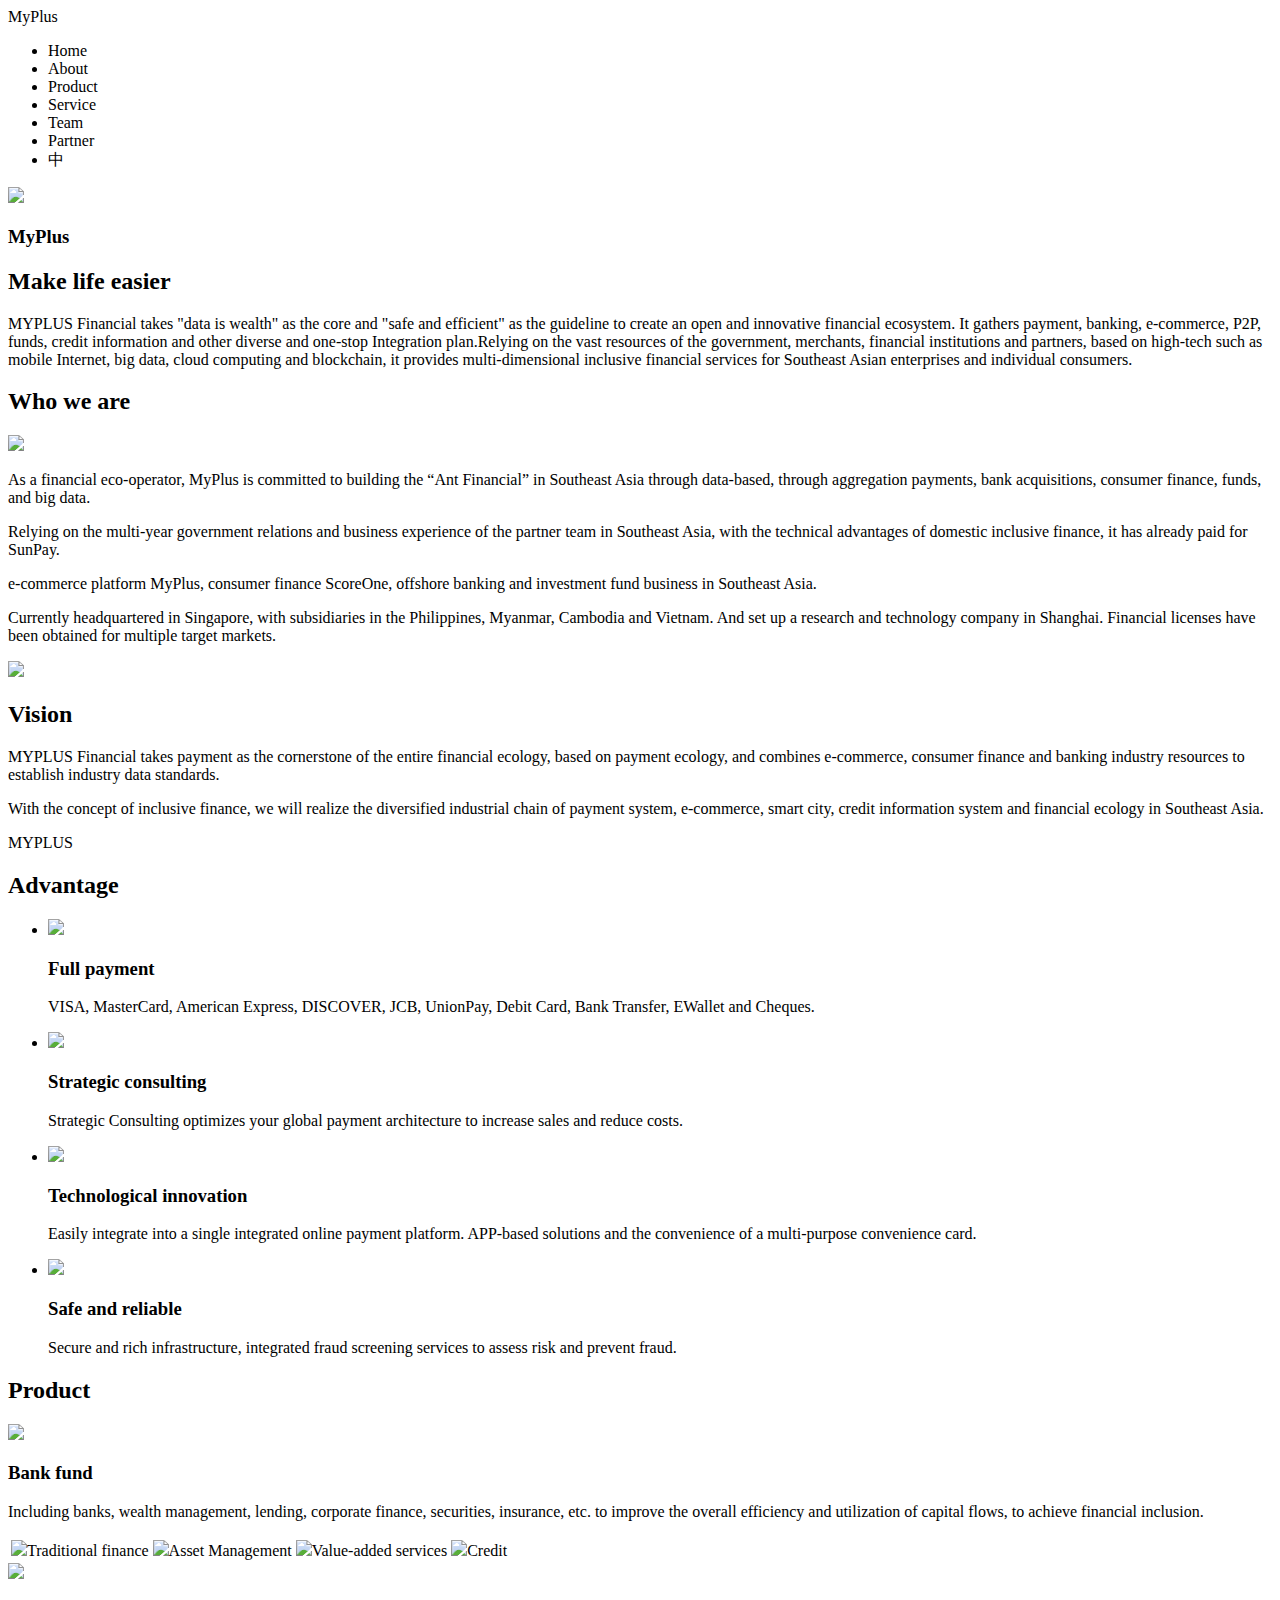
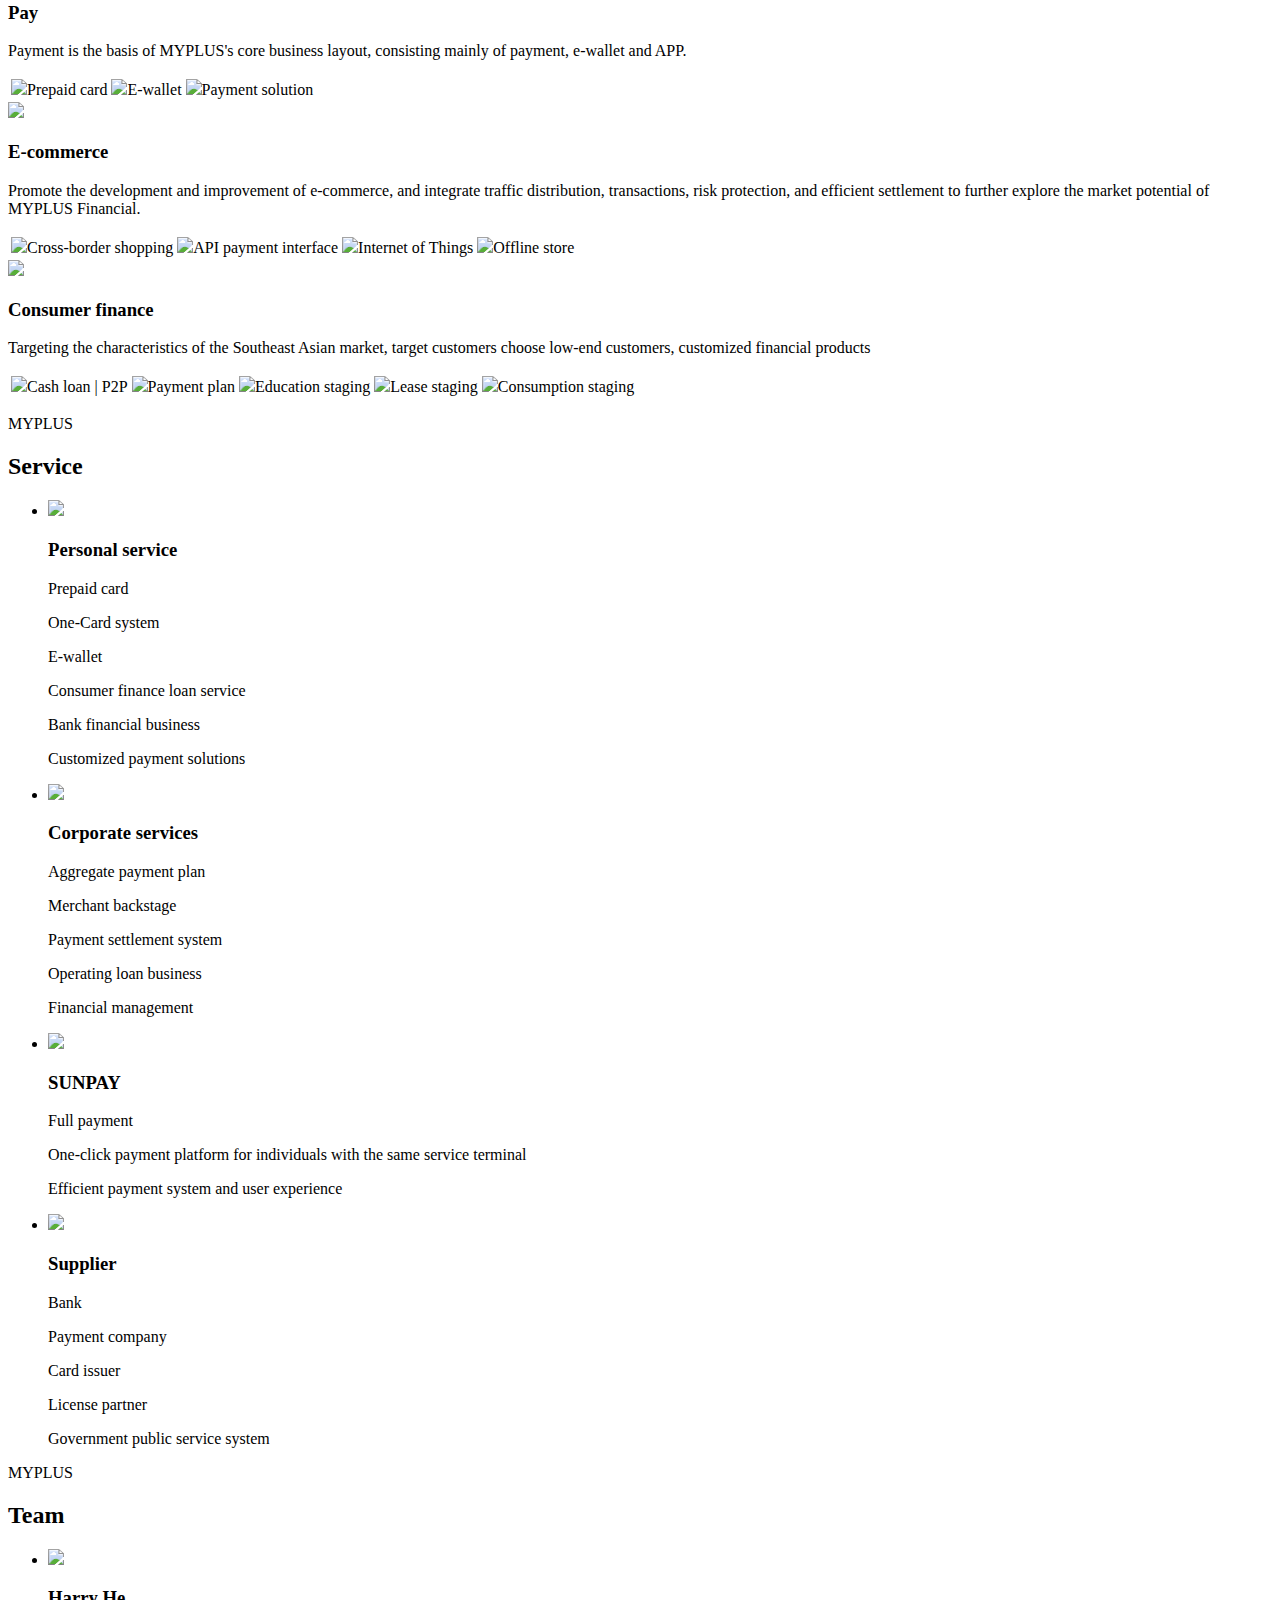
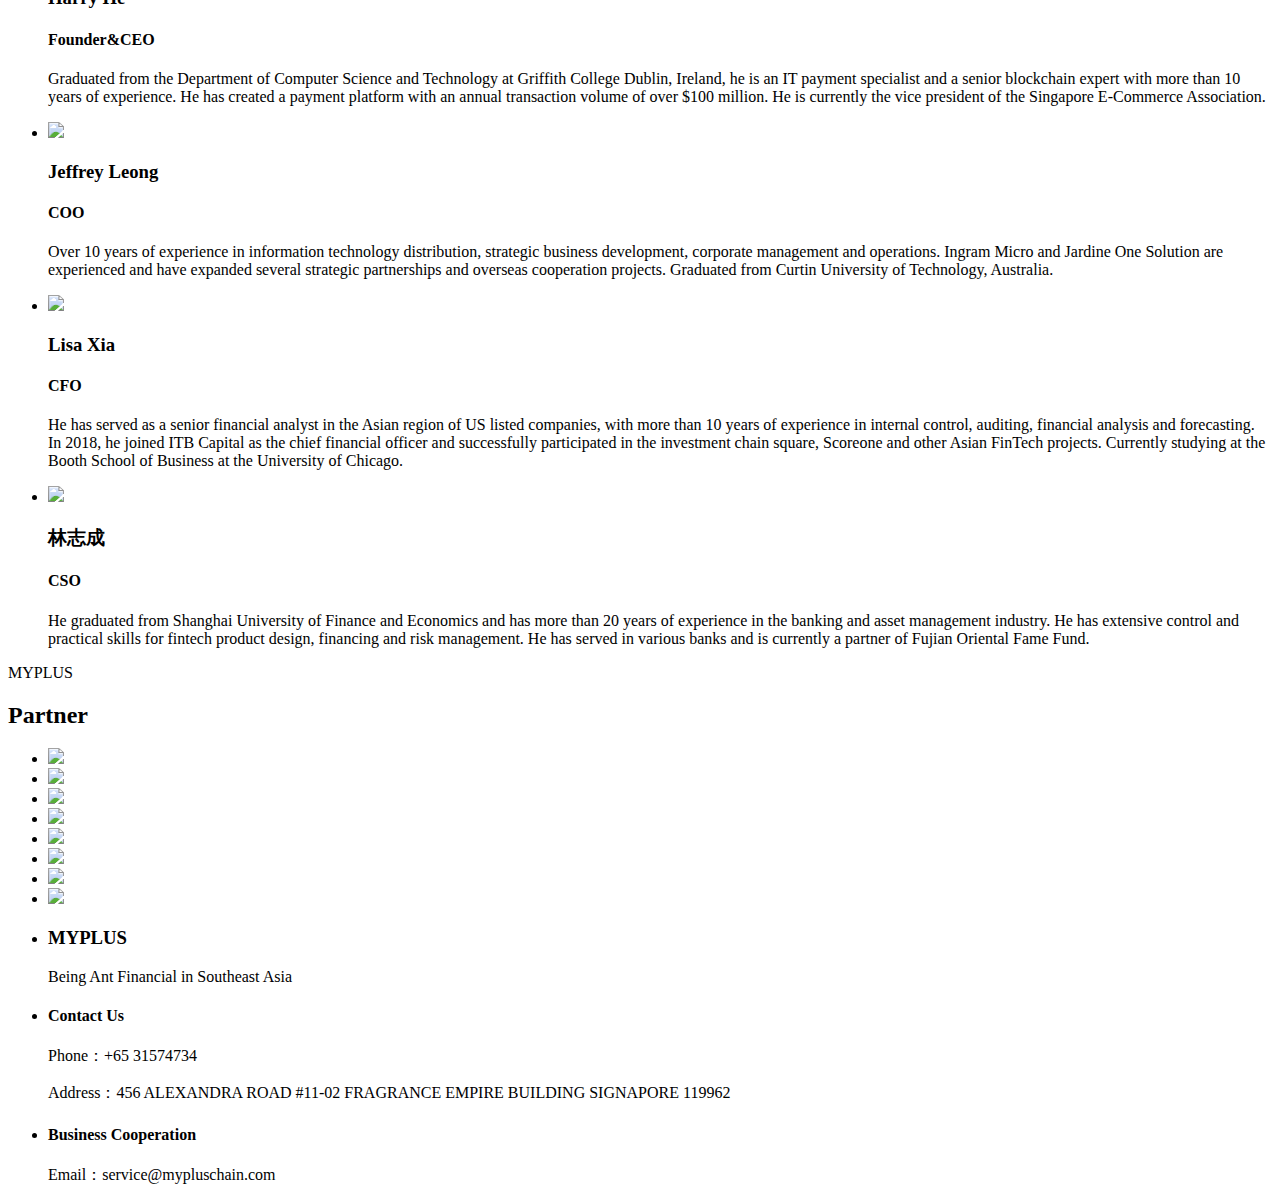
==== index_en.html @ 311a9b34 "Add files via upload" ====
<!DOCTYPE html>
<html lang="en">
<head>
    <meta charset="UTF-8">
    <meta name="viewport" content="width=device-width,initial-scale=1.0">
    <title>MyPlus</title>
    <link type="text/css" rel="stylesheet" href="css/reset.css">
    <link type="text/css" rel="stylesheet" href="css/swiper.min.css">
    <link type="text/css" rel="stylesheet" href="css/style.css">
    <script src="js/jquery.min.js"></script>
    <script src="js/swiper.min.js"></script>
</head>
<body>
<div id="wrapper">
    <div id="header">
        <div class="nav-content clear">
            <div class="fl">
                <a id="logo" class="font-fa-bold">MyPlus</a>
            </div>
            <nav class="fr">
                <ul class="clear">
                    <li><a data-anchor="0">Home</a><b></b></li>
                    <li><a data-anchor="1">About</a><b></b></li>
                    <li><a data-anchor="2">Product</a><b></b></li>
                    <li><a data-anchor="3">Service</a><b></b></li>
                    <li><a data-anchor="4">Team</a><b></b></li>
                    <li><a data-anchor="5">Partner</a><b></b></li>
                    <li><a><span class="lang">中</span></a></li>
                </ul>
            </nav>
            <a class="btn-men"><img src="images/icon-men.png"></a>
        </div>
    </div>
    <div id="banner" class="anchor-point">
        <div class="self-content tac">
            <h3 class="font-fa-bold">MyPlus</h3>
            <h2 class="font-fa-bold">Make life easier</h2>
            <p>MYPLUS Financial takes "data is wealth" as the core and "safe and efficient" as the guideline to create an open and innovative financial ecosystem. It gathers payment, banking, e-commerce, P2P, funds, credit information and other diverse and one-stop Integration plan.Relying on the vast resources of the government, merchants, financial institutions and partners, based on high-tech such as mobile Internet, big data, cloud computing and blockchain, it provides multi-dimensional inclusive financial services for Southeast Asian enterprises and individual consumers.</p>
        </div>
    </div>
    <div id="about" class="anchor-point">
        <div class="who-we-are">
            <div class="self-content clear">
                <div class="title-line">
                    <h2 class="font-fa-bold">Who we are</h2>
                    <b></b>
                    <span></span>
                </div>
                <div class="about-img fr">
                    <img src="images/who.png">
                    <div></div>
                </div>
                <div class="about-text fl">
                    <p>As a financial eco-operator, MyPlus is committed to building the “Ant Financial” in Southeast Asia through data-based, through aggregation payments, bank acquisitions, consumer finance, funds, and big data.</p>
                    <p>Relying on the multi-year government relations and business experience of the partner team in Southeast Asia, with the technical advantages of domestic inclusive finance, it has already paid for SunPay.
                    </p>
                    <p>e-commerce platform MyPlus, consumer finance ScoreOne, offshore banking and investment fund business in Southeast Asia.
                    </p>
                    <p>Currently headquartered in Singapore, with subsidiaries in the Philippines, Myanmar, Cambodia and Vietnam. And set up a research and technology company in Shanghai. Financial licenses have been obtained for multiple target markets.</p>
                </div>
            </div>
        </div>
        <div class="vision">
            <div class="clear">
                <div class="vision-img fl">
                    <div>
                        <img src="images/vision.jpg">
                    </div>
                </div>
                <div class="vision-text tar fr">
                    <div>
                        <div>
                            <div class="title-line">
                                <h2 class="font-fa-bold">Vision</h2>
                                <b></b>
                                <span></span>
                            </div>
                            <p>MYPLUS Financial takes payment as the cornerstone of the entire financial ecology, based on payment ecology, and combines e-commerce, consumer finance and banking industry resources to establish industry data standards.
                            </p>
                            <p>With the concept of inclusive finance, we will realize the diversified industrial chain of payment system, e-commerce, smart city, credit information system and financial ecology in Southeast Asia.</p>
                        </div>
                    </div>
                </div>
            </div>
        </div>
    </div>
    <div id="advantage">
        <div class="self-content">
            <div class="title">
                <p>MYPLUS</p>
                <div>
                    <h2>Advantage</h2>
                    <b></b>
                </div>
            </div>
            <ul class="clear">
                <li>
                    <div><img src="images/icon-1.png"></div>
                    <h3>Full payment</h3>
                    <p>VISA, MasterCard, American Express, DISCOVER, JCB, UnionPay, Debit Card, Bank Transfer, EWallet and Cheques.</p>
                </li>
                <li>
                    <div><img src="images/icon-2.png"></div>
                    <h3>Strategic consulting</h3>
                    <p>Strategic Consulting optimizes your global payment architecture to increase sales and reduce costs.</p>
                </li>
                <li>
                    <div><img src="images/icon-3.png"></div>
                    <h3>Technological innovation</h3>
                    <p>Easily integrate into a single integrated online payment platform. APP-based solutions and the convenience of a multi-purpose convenience card.</p>
                </li>
                <li>
                    <div><img src="images/icon-4.png"></div>
                    <h3>Safe and reliable</h3>
                    <p>Secure and rich infrastructure, integrated fraud screening services to assess risk and prevent fraud.</p>
                </li>
            </ul>
        </div>
    </div>
    <div id="product" class="anchor-point">
        <div class="self-content">
            <div class="title">
                <div>
                    <h2>Product</h2>
                    <b></b>
                </div>
            </div>
            <div class="swiper-box">
                <div class="swiper-container">
                    <div class="swiper-wrapper tac">
                        <div class="swiper-slide">
                            <img src="images/icon-5.png">
                            <h3>Bank fund</h3>
                            <p>Including banks, wealth management, lending, corporate finance, securities, insurance, etc. to improve the overall efficiency and utilization of capital flows, to achieve financial inclusion.</p>
                            <table>
                                <tr>
                                    <td><img src="images/icon-slide-1.png"><span>Traditional finance</span></td>
                                    <td><img src="images/icon-slide-2.png"><span>Asset Management</span></td>
                                    <td><img src="images/icon-slide-3.png"><span>Value-added services</span></td>
                                    <td><img src="images/icon-slide-en-4.png"><span>Credit</span></td>
                                </tr>
                            </table>
                        </div>
                        <div class="swiper-slide">
                            <img src="images/icon-6.png">
                            <h3>Pay</h3>
                            <p>Payment is the basis of MYPLUS's core business layout, consisting mainly of payment, e-wallet and APP.</p>
                            <table>
                                <tr>
                                    <td><img src="images/icon-slide-5.png"><span>Prepaid card</span></td>
                                    <td><img src="images/icon-slide-6.png"><span>E-wallet</span></td>
                                    <td><img src="images/icon-slide-7.png"><span>Payment solution </span></td>
                                </tr>
                            </table>
                        </div>
                        <div class="swiper-slide">
                            <img src="images/icon-7.png">
                            <h3>E-commerce</h3>
                            <p>Promote the development and improvement of e-commerce, and integrate traffic distribution, transactions, risk protection, and efficient settlement to further explore the market potential of MYPLUS Financial.</p>
                            <table>
                                <tr>
                                    <td><img src="images/icon-slide-8.png"><span>Cross-border shopping</span></td>
                                    <td><img src="images/icon-slide-9.png"><span>API payment interface</span></td>
                                    <td><img src="images/icon-slide-10.png"><span>Internet of Things</span></td>
                                    <td><img src="images/icon-slide-11.png"><span>Offline store</span></td>
                                </tr>
                            </table>
                        </div>
                        <div class="swiper-slide">
                            <img src="images/icon-8.png">
                            <h3>Consumer finance</h3>
                            <p>Targeting the characteristics of the Southeast Asian market, target customers choose low-end customers,
                                customized financial products</p>
                            <table>
                                <tr>
                                    <td><img src="images/icon-slide-12.png"><span>Cash loan | P2P</span></td>
                                    <td><img src="images/icon-slide-13.png"><span>Payment plan</span></td>
                                    <td><img src="images/icon-slide-14.png"><span>Education staging</span></td>
                                    <td><img src="images/icon-slide-15.png"><span>Lease staging</span></td>
                                    <td><img src="images/icon-slide-16.png"><span>Consumption staging</span></td>
                                </tr>
                            </table>
                        </div>
                    </div>
                    <div class="swiper-button-prev"></div>
                    <div class="swiper-button-next"></div>
                </div>
            </div>
        </div>
    </div>
    <div id="service" class="anchor-point">
        <div class="self-content">
            <div class="title">
                <p>MYPLUS</p>
                <div>
                    <h2>Service</h2>
                    <b></b>
                </div>
            </div>
            <ul class="clear">
                <li>
                    <div>
                        <img src="images/block-1.png">
                        <h3>Personal service</h3>
                        <p><b><a></a></b><span>Prepaid card</span></p>
                        <p><b><a></a></b><span>One-Card system</span></p>
                        <p><b><a></a></b><span>E-wallet</span></p>
                        <p><b><a></a></b><span>Consumer finance loan service</span></p>
                        <p><b><a></a></b><span>Bank financial business</span></p>
                        <p><b><a></a></b><span>Customized payment solutions</span></p>
                    </div>
                </li>
                <li>
                    <div>
                        <img src="images/block-2.png">
                        <h3>Corporate services</h3>
                        <p><b><a></a></b><span>Aggregate payment plan</span></p>
                        <p><b><a></a></b><span>Merchant backstage</span></p>
                        <p><b><a></a></b><span>Payment settlement system</span></p>
                        <p><b><a></a></b><span>Operating loan business</span></p>
                        <p><b><a></a></b><span>Financial management</span></p>
                    </div>
                </li>
                <li>
                    <div>
                        <img src="images/block-3.png">
                        <h3>SUNPAY</h3>
                        <p><b><a></a></b><span>Full payment</span></p>
                        <p><b><a></a></b><span>One-click payment platform for individuals with the same service terminal</span></p>
                        <p><b><a></a></b><span>Efficient payment system and user experience</span></p>
                    </div>
                </li>
                <li>
                    <div>
                        <img src="images/block-4.png">
                        <h3>Supplier</h3>
                        <p><b><a></a></b><span>Bank</span></p>
                        <p><b><a></a></b><span>Payment company</span></p>
                        <p><b><a></a></b><span>Card issuer</span></p>
                        <p><b><a></a></b><span>License partner</span></p>
                        <p><b><a></a></b><span>Government public service system</span></p>
                    </div>
                </li>
            </ul>
        </div>
    </div>
    <div id="team" class="anchor-point">
        <div class="self-content tac">
            <div class="title">
                <p>MYPLUS</p>
                <div>
                    <h2>Team</h2>
                    <b></b>
                </div>
            </div>
            <ul class="clear">
                <li>
                    <img src="images/team-Harry.png">
                    <h3>Harry He</h3>
                    <h4>Founder&CEO</h4>
                    <p>Graduated from the Department of Computer Science and Technology at Griffith College Dublin, Ireland, he is an IT payment specialist and a senior blockchain expert with more than 10 years of experience. He has created a payment platform with an annual transaction volume of over $100 million. He is currently the vice president of the Singapore E-Commerce Association.</p>
                </li>
                <li>
                    <img src="images/team-jeffrey.png">
                    <h3>Jeffrey Leong</h3>
                    <h4>COO</h4>
                    <p>Over 10 years of experience in information technology distribution, strategic business development, corporate management and operations. Ingram Micro and Jardine One Solution are experienced and have expanded several strategic partnerships and overseas cooperation projects. Graduated from Curtin University of Technology, Australia.</p>
                </li>
                <li>
                    <img src="images/team-lisa.png">
                    <h3>Lisa Xia</h3>
                    <h4>CFO</h4>
                    <p>He has served as a senior financial analyst in the Asian region of US listed companies, with more than 10 years of experience in internal control, auditing, financial analysis and forecasting. In 2018, he joined ITB Capital as the chief financial officer and successfully participated in the investment chain square, Scoreone and other Asian FinTech projects. Currently studying at the Booth School of Business at the University of Chicago.</p>
                </li>
                <li>
                    <img src="images/team-lin.png">
                    <h3>林志成</h3>
                    <h4>CSO</h4>
                    <p>He graduated from Shanghai University of Finance and Economics and has more than 20 years of experience in the banking and asset management industry. He has extensive control and practical skills for fintech product design, financing and risk management. He has served in various banks and is currently a partner of Fujian Oriental Fame Fund.</p>
                </li>
            </ul>
        </div>
    </div>
    <div id="partnet" class="anchor-point">
        <div class="self-content">
            <div class="title">
                <p>MYPLUS</p>
                <div>
                    <h2>Partner</h2>
                    <b></b>
                </div>
            </div>
            <ul class="clear">
                <li><a href=""><img src="images/partner-logo-1.png" class="mastercard"></a></li>
                <li><a href=""><img src="images/partner-logo-2.png"></a></li>
                <li><a href=""><img src="images/partner-logo-3.png"></a></li>
                <li><a href=""><img src="images/partner-logo-4.png"></a></li>
                <li><a href=""><img src="images/partner-logo-5.png"></a></li>
                <li><a href=""><img src="images/partner-logo-6.png"></a></li>
                <li><a href=""><img src="images/partner-logo-7.png"></a></li>
                <li><a href=""><img src="images/partner-logo-8.png"></a></li>
            </ul>
        </div>
    </div>
    <div id="footer">
        <div class="self-content">
            <ul>
                <li>
                    <h3>MYPLUS</h3>
                    <P>Being Ant Financial in Southeast Asia</P>
                </li>
                <li>
                    <h4>Contact Us</h4>
                    <p>Phone：+65 31574734</p>
                    <p>Address：456 ALEXANDRA ROAD #11-02 FRAGRANCE EMPIRE BUILDING SIGNAPORE 119962</p>
                </li>
                <li>
                    <h4>Business Cooperation</h4>
                    <p>Email：service@mypluschain.com</p>
                </li>
            </ul>
        </div>
    </div>
</div>
<script>
    $(document).ready(function () {
        var h = $(window).height();
        $("#banner").css("height",h + "px");
        var swiper = new Swiper('.swiper-container', {
            autoplay: {
                delay: 4000,//1秒切换一次
            },
            loop:true,
            navigation: {
                nextEl: '.swiper-button-next',
                prevEl: '.swiper-button-prev',
            }
        });
        $("nav a").on('click',function () {
            var index = $(this).data('anchor');
            var top = $(".anchor-point").eq(index).offset().top - 40;
            $("html,body").animate({scrollTop:top + 'px'},400);
        })
        $(".btn-men").on('click',function () {
            $("nav").slideToggle('fast');
        })
        var l = $(".anchor-point").length;
        var arrTop = [];
        var dh = $(document.body).height();
        for(var i=0;i<l;i++) {
            arrTop.push($(".anchor-point").eq(i).offset().top - 41)
        }
        arrTop.push(dh);
        $(window).scroll(function () {
            var out = $(window).scrollTop();
            var h = $(window).height() - 80;
            if(out > h) {
                $("#header").addClass("out-banner")
            } else {
                $("#header").removeClass("out-banner")
            }
            for(var i=0;i<arrTop.length;i++) {
                if(arrTop[i+1] > out && out > arrTop[i]) {
                    $("nav .active").removeClass("active");
                    $("nav a").eq(i).parent().addClass("active");
                }
            }
        });
    });
</script>
</body>
</html>
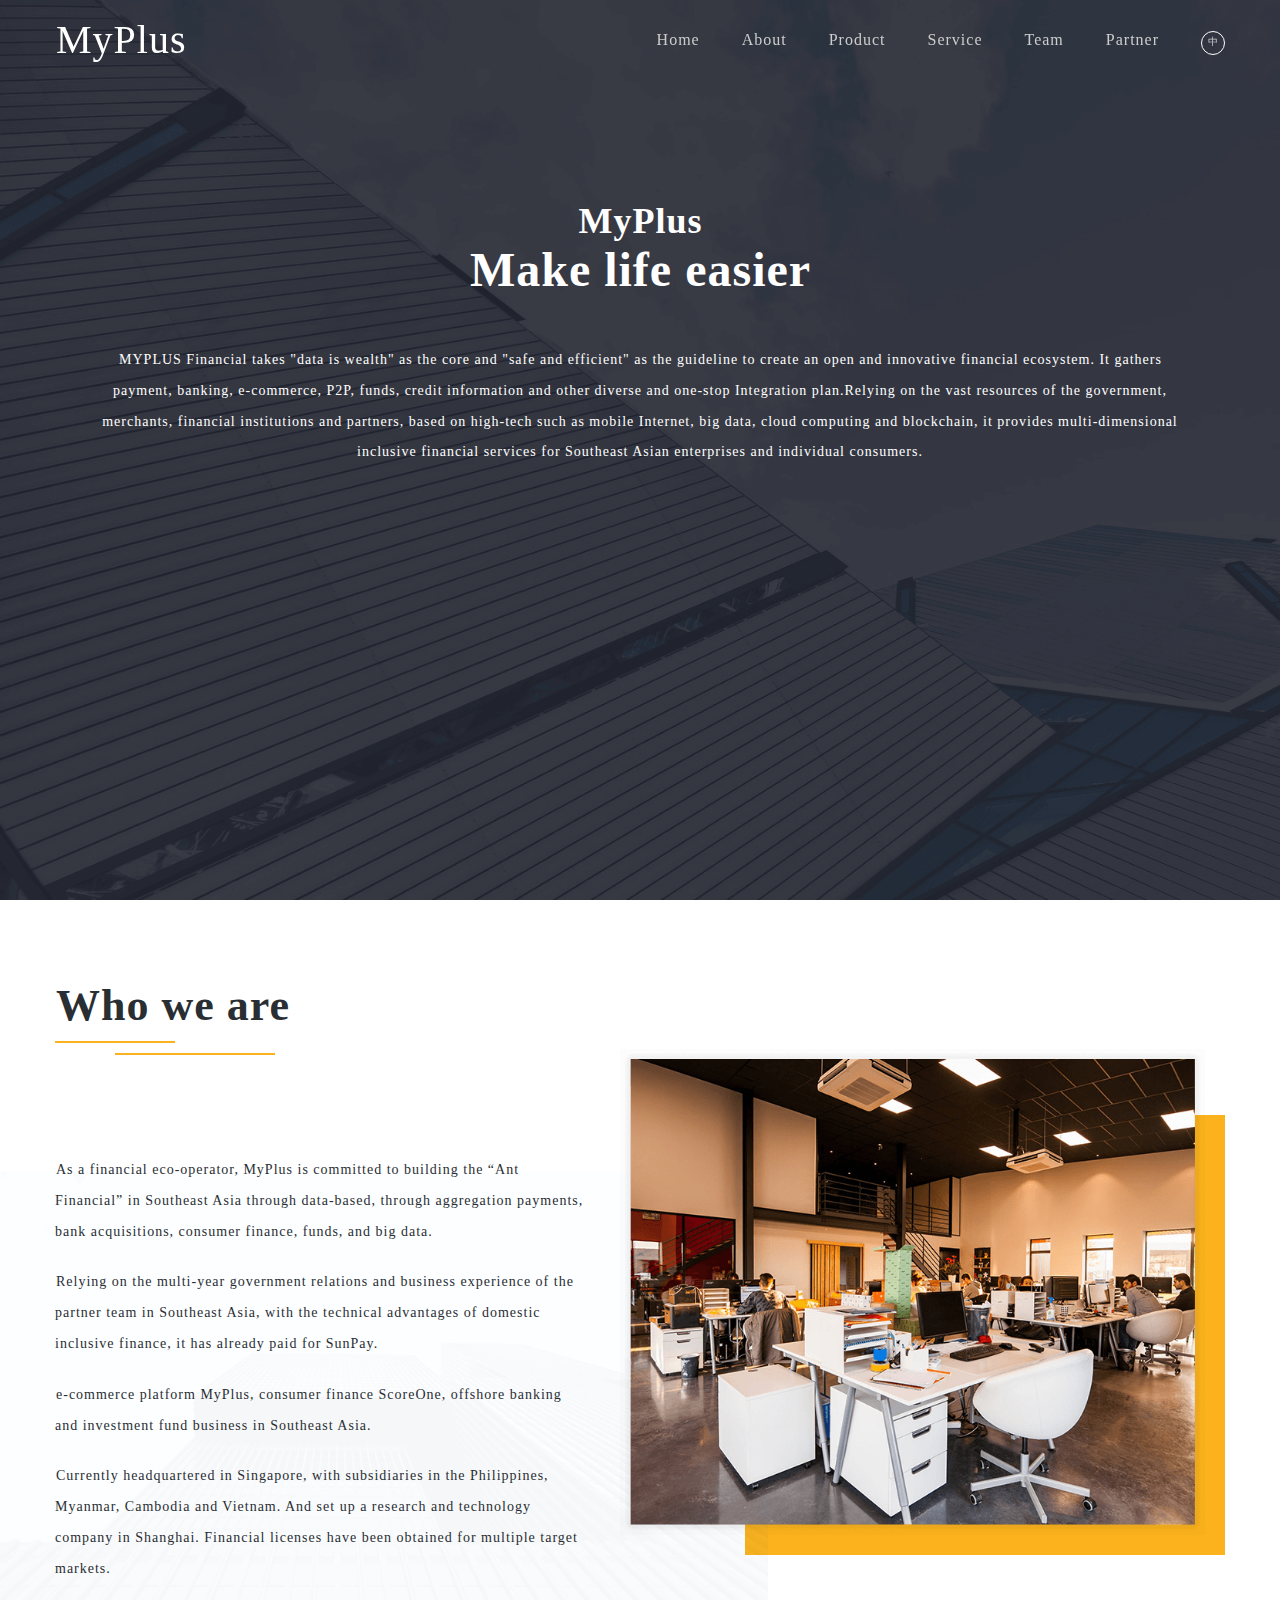
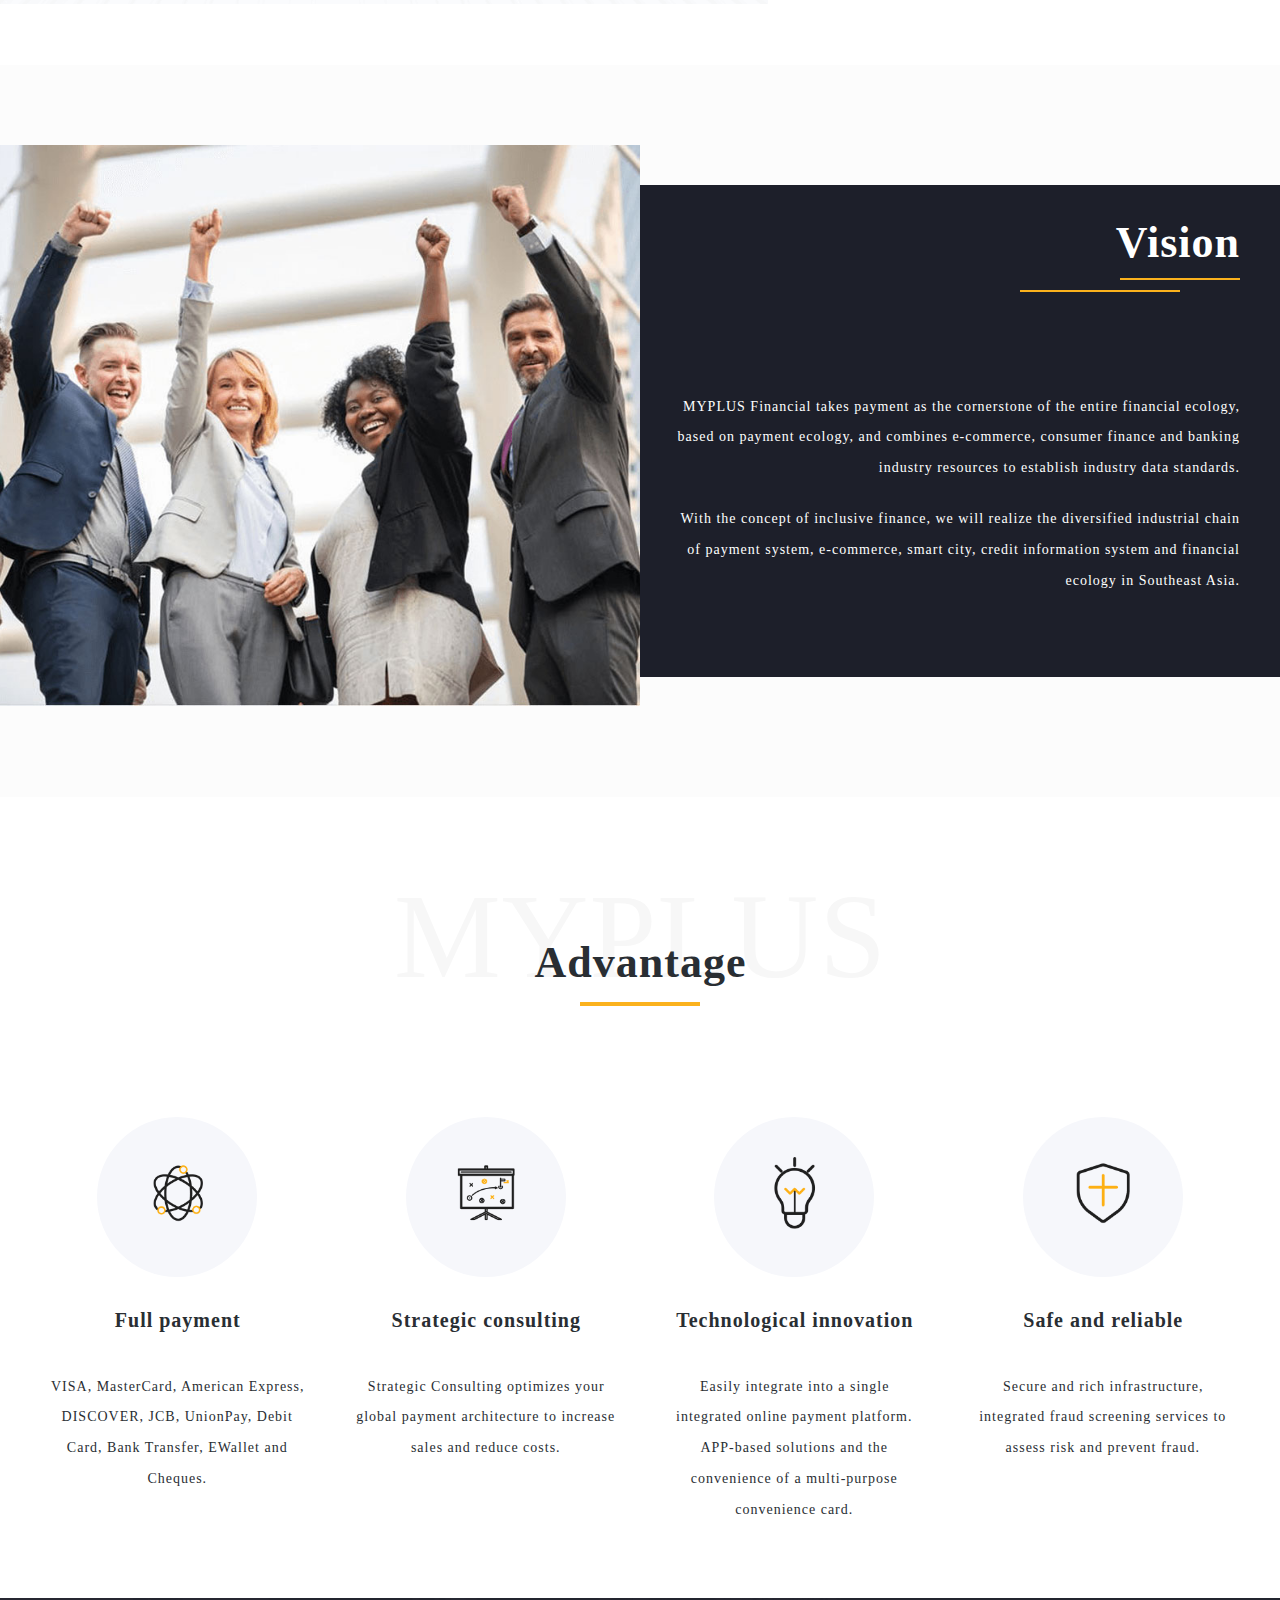
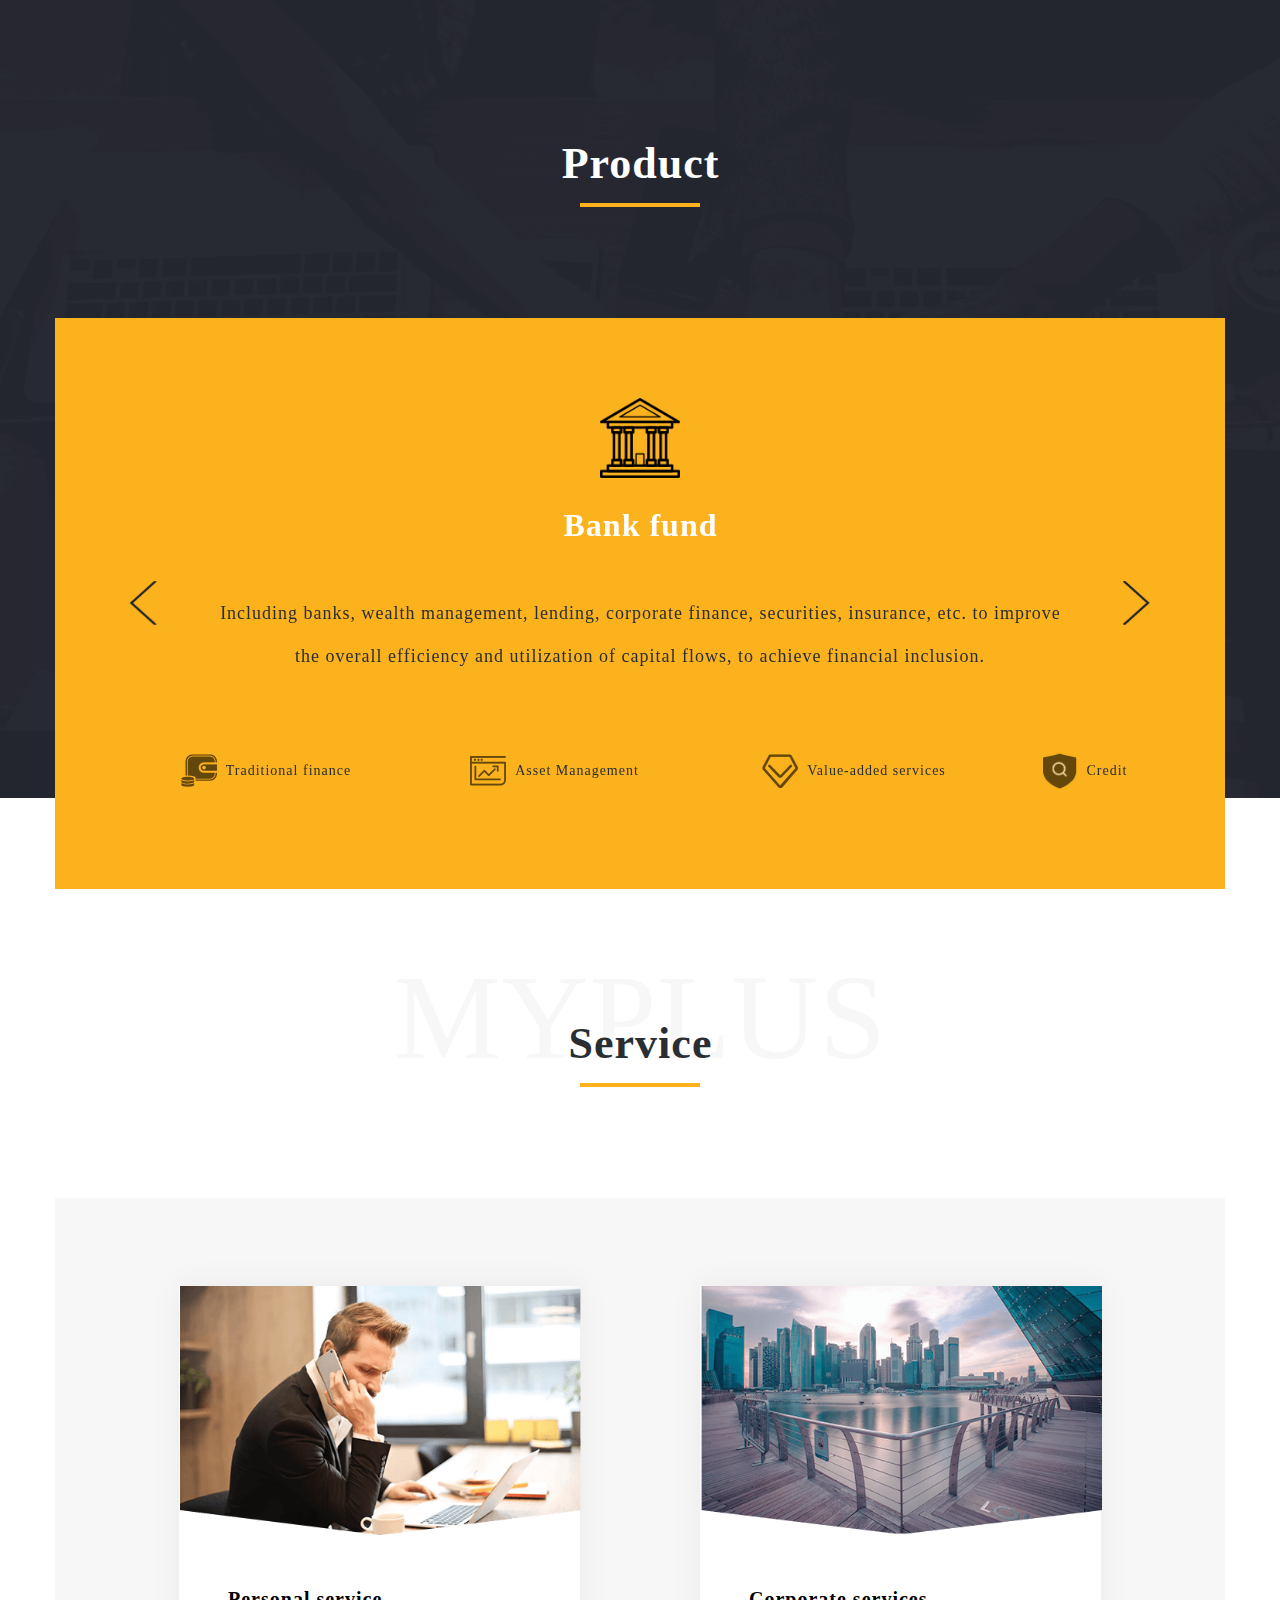
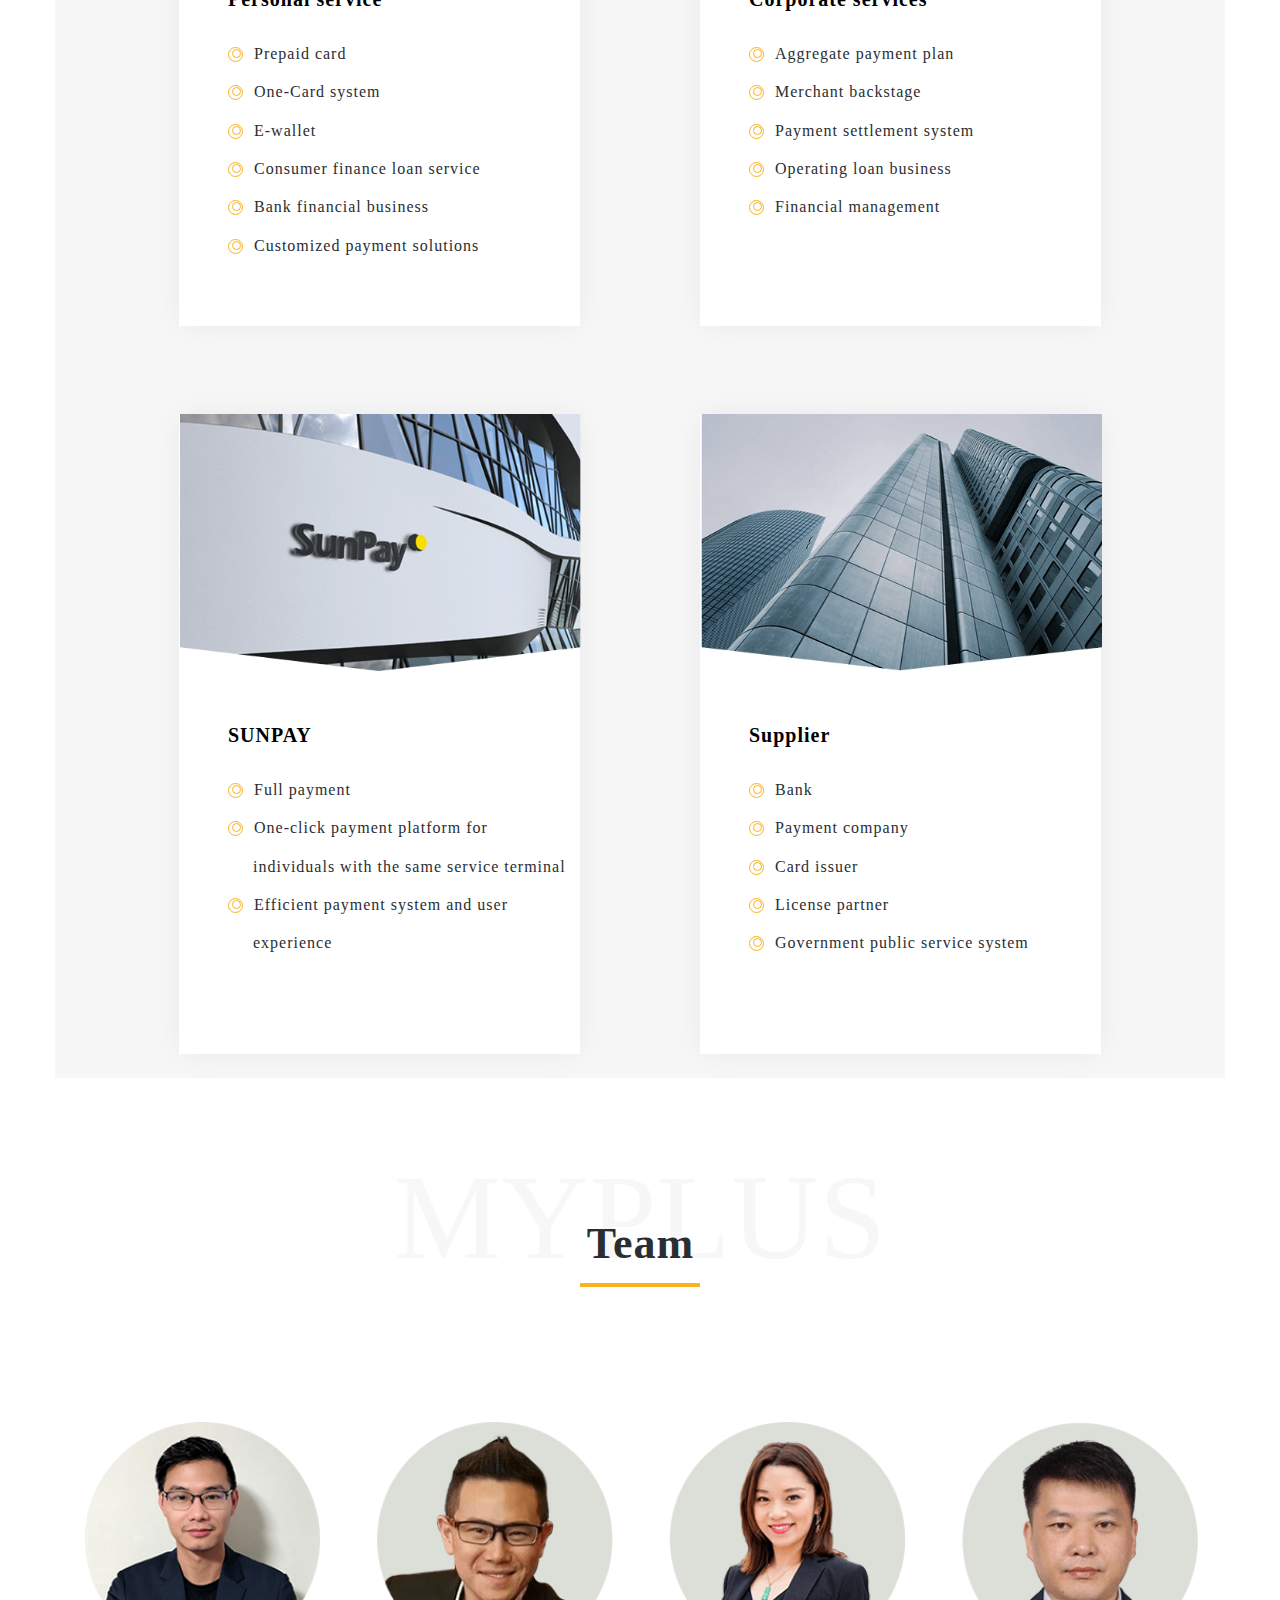
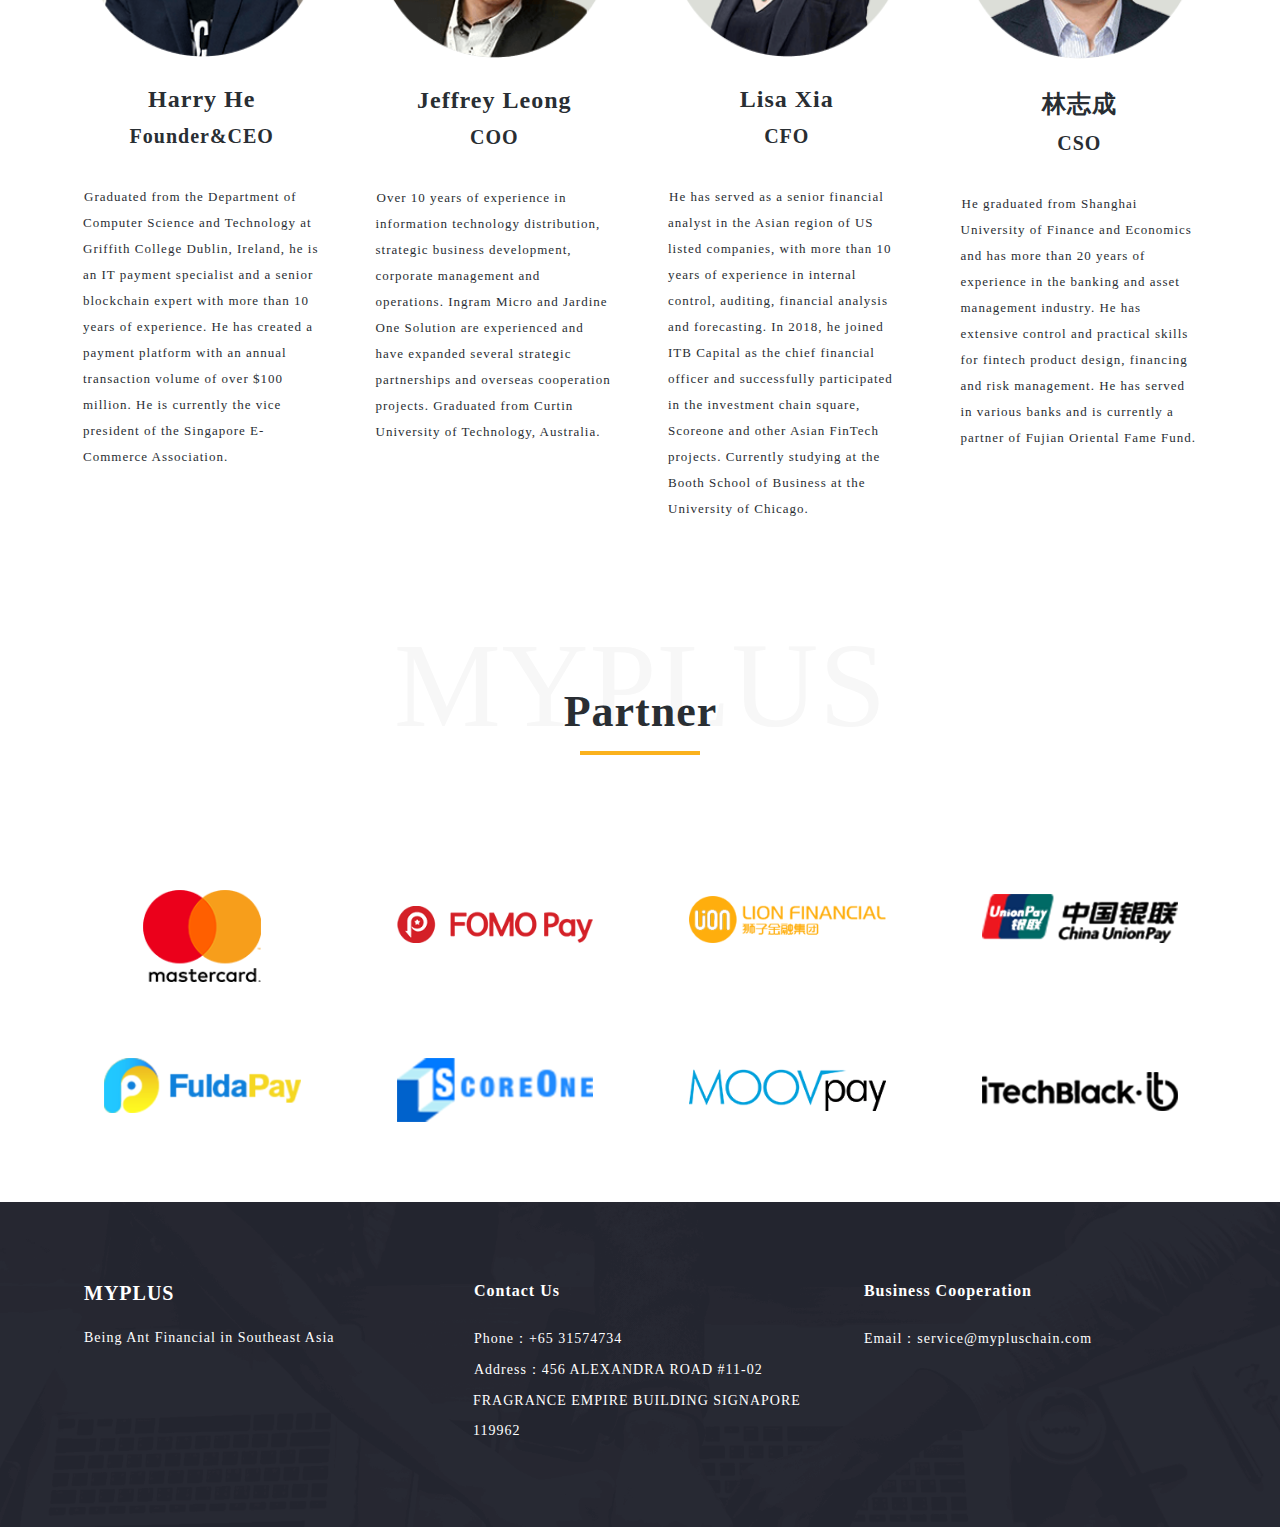
==== commit ae968544: "test" ====
--- a/index_en.html
+++ b/index_en.html
@@ -1,372 +1,372 @@
-<!DOCTYPE html>
-<html lang="en">
-<head>
-    <meta charset="UTF-8">
-    <meta name="viewport" content="width=device-width,initial-scale=1.0">
-    <title>MyPlus</title>
-    <link type="text/css" rel="stylesheet" href="css/reset.css">
-    <link type="text/css" rel="stylesheet" href="css/swiper.min.css">
-    <link type="text/css" rel="stylesheet" href="css/style.css">
-    <script src="js/jquery.min.js"></script>
-    <script src="js/swiper.min.js"></script>
-</head>
-<body>
-<div id="wrapper">
-    <div id="header">
-        <div class="nav-content clear">
-            <div class="fl">
-                <a id="logo" class="font-fa-bold">MyPlus</a>
-            </div>
-            <nav class="fr">
-                <ul class="clear">
-                    <li><a data-anchor="0">Home</a><b></b></li>
-                    <li><a data-anchor="1">About</a><b></b></li>
-                    <li><a data-anchor="2">Product</a><b></b></li>
-                    <li><a data-anchor="3">Service</a><b></b></li>
-                    <li><a data-anchor="4">Team</a><b></b></li>
-                    <li><a data-anchor="5">Partner</a><b></b></li>
-                    <li><a><span class="lang">中</span></a></li>
-                </ul>
-            </nav>
-            <a class="btn-men"><img src="images/icon-men.png"></a>
-        </div>
-    </div>
-    <div id="banner" class="anchor-point">
-        <div class="self-content tac">
-            <h3 class="font-fa-bold">MyPlus</h3>
-            <h2 class="font-fa-bold">Make life easier</h2>
-            <p>MYPLUS Financial takes "data is wealth" as the core and "safe and efficient" as the guideline to create an open and innovative financial ecosystem. It gathers payment, banking, e-commerce, P2P, funds, credit information and other diverse and one-stop Integration plan.Relying on the vast resources of the government, merchants, financial institutions and partners, based on high-tech such as mobile Internet, big data, cloud computing and blockchain, it provides multi-dimensional inclusive financial services for Southeast Asian enterprises and individual consumers.</p>
-        </div>
-    </div>
-    <div id="about" class="anchor-point">
-        <div class="who-we-are">
-            <div class="self-content clear">
-                <div class="title-line">
-                    <h2 class="font-fa-bold">Who we are</h2>
-                    <b></b>
-                    <span></span>
-                </div>
-                <div class="about-img fr">
-                    <img src="images/who.png">
-                    <div></div>
-                </div>
-                <div class="about-text fl">
-                    <p>As a financial eco-operator, MyPlus is committed to building the “Ant Financial” in Southeast Asia through data-based, through aggregation payments, bank acquisitions, consumer finance, funds, and big data.</p>
-                    <p>Relying on the multi-year government relations and business experience of the partner team in Southeast Asia, with the technical advantages of domestic inclusive finance, it has already paid for SunPay.
-                    </p>
-                    <p>e-commerce platform MyPlus, consumer finance ScoreOne, offshore banking and investment fund business in Southeast Asia.
-                    </p>
-                    <p>Currently headquartered in Singapore, with subsidiaries in the Philippines, Myanmar, Cambodia and Vietnam. And set up a research and technology company in Shanghai. Financial licenses have been obtained for multiple target markets.</p>
-                </div>
-            </div>
-        </div>
-        <div class="vision">
-            <div class="clear">
-                <div class="vision-img fl">
-                    <div>
-                        <img src="images/vision.jpg">
-                    </div>
-                </div>
-                <div class="vision-text tar fr">
-                    <div>
-                        <div>
-                            <div class="title-line">
-                                <h2 class="font-fa-bold">Vision</h2>
-                                <b></b>
-                                <span></span>
-                            </div>
-                            <p>MYPLUS Financial takes payment as the cornerstone of the entire financial ecology, based on payment ecology, and combines e-commerce, consumer finance and banking industry resources to establish industry data standards.
-                            </p>
-                            <p>With the concept of inclusive finance, we will realize the diversified industrial chain of payment system, e-commerce, smart city, credit information system and financial ecology in Southeast Asia.</p>
-                        </div>
-                    </div>
-                </div>
-            </div>
-        </div>
-    </div>
-    <div id="advantage">
-        <div class="self-content">
-            <div class="title">
-                <p>MYPLUS</p>
-                <div>
-                    <h2>Advantage</h2>
-                    <b></b>
-                </div>
-            </div>
-            <ul class="clear">
-                <li>
-                    <div><img src="images/icon-1.png"></div>
-                    <h3>Full payment</h3>
-                    <p>VISA, MasterCard, American Express, DISCOVER, JCB, UnionPay, Debit Card, Bank Transfer, EWallet and Cheques.</p>
-                </li>
-                <li>
-                    <div><img src="images/icon-2.png"></div>
-                    <h3>Strategic consulting</h3>
-                    <p>Strategic Consulting optimizes your global payment architecture to increase sales and reduce costs.</p>
-                </li>
-                <li>
-                    <div><img src="images/icon-3.png"></div>
-                    <h3>Technological innovation</h3>
-                    <p>Easily integrate into a single integrated online payment platform. APP-based solutions and the convenience of a multi-purpose convenience card.</p>
-                </li>
-                <li>
-                    <div><img src="images/icon-4.png"></div>
-                    <h3>Safe and reliable</h3>
-                    <p>Secure and rich infrastructure, integrated fraud screening services to assess risk and prevent fraud.</p>
-                </li>
-            </ul>
-        </div>
-    </div>
-    <div id="product" class="anchor-point">
-        <div class="self-content">
-            <div class="title">
-                <div>
-                    <h2>Product</h2>
-                    <b></b>
-                </div>
-            </div>
-            <div class="swiper-box">
-                <div class="swiper-container">
-                    <div class="swiper-wrapper tac">
-                        <div class="swiper-slide">
-                            <img src="images/icon-5.png">
-                            <h3>Bank fund</h3>
-                            <p>Including banks, wealth management, lending, corporate finance, securities, insurance, etc. to improve the overall efficiency and utilization of capital flows, to achieve financial inclusion.</p>
-                            <table>
-                                <tr>
-                                    <td><img src="images/icon-slide-1.png"><span>Traditional finance</span></td>
-                                    <td><img src="images/icon-slide-2.png"><span>Asset Management</span></td>
-                                    <td><img src="images/icon-slide-3.png"><span>Value-added services</span></td>
-                                    <td><img src="images/icon-slide-en-4.png"><span>Credit</span></td>
-                                </tr>
-                            </table>
-                        </div>
-                        <div class="swiper-slide">
-                            <img src="images/icon-6.png">
-                            <h3>Pay</h3>
-                            <p>Payment is the basis of MYPLUS's core business layout, consisting mainly of payment, e-wallet and APP.</p>
-                            <table>
-                                <tr>
-                                    <td><img src="images/icon-slide-5.png"><span>Prepaid card</span></td>
-                                    <td><img src="images/icon-slide-6.png"><span>E-wallet</span></td>
-                                    <td><img src="images/icon-slide-7.png"><span>Payment solution </span></td>
-                                </tr>
-                            </table>
-                        </div>
-                        <div class="swiper-slide">
-                            <img src="images/icon-7.png">
-                            <h3>E-commerce</h3>
-                            <p>Promote the development and improvement of e-commerce, and integrate traffic distribution, transactions, risk protection, and efficient settlement to further explore the market potential of MYPLUS Financial.</p>
-                            <table>
-                                <tr>
-                                    <td><img src="images/icon-slide-8.png"><span>Cross-border shopping</span></td>
-                                    <td><img src="images/icon-slide-9.png"><span>API payment interface</span></td>
-                                    <td><img src="images/icon-slide-10.png"><span>Internet of Things</span></td>
-                                    <td><img src="images/icon-slide-11.png"><span>Offline store</span></td>
-                                </tr>
-                            </table>
-                        </div>
-                        <div class="swiper-slide">
-                            <img src="images/icon-8.png">
-                            <h3>Consumer finance</h3>
-                            <p>Targeting the characteristics of the Southeast Asian market, target customers choose low-end customers,
-                                customized financial products</p>
-                            <table>
-                                <tr>
-                                    <td><img src="images/icon-slide-12.png"><span>Cash loan | P2P</span></td>
-                                    <td><img src="images/icon-slide-13.png"><span>Payment plan</span></td>
-                                    <td><img src="images/icon-slide-14.png"><span>Education staging</span></td>
-                                    <td><img src="images/icon-slide-15.png"><span>Lease staging</span></td>
-                                    <td><img src="images/icon-slide-16.png"><span>Consumption staging</span></td>
-                                </tr>
-                            </table>
-                        </div>
-                    </div>
-                    <div class="swiper-button-prev"></div>
-                    <div class="swiper-button-next"></div>
-                </div>
-            </div>
-        </div>
-    </div>
-    <div id="service" class="anchor-point">
-        <div class="self-content">
-            <div class="title">
-                <p>MYPLUS</p>
-                <div>
-                    <h2>Service</h2>
-                    <b></b>
-                </div>
-            </div>
-            <ul class="clear">
-                <li>
-                    <div>
-                        <img src="images/block-1.png">
-                        <h3>Personal service</h3>
-                        <p><b><a></a></b><span>Prepaid card</span></p>
-                        <p><b><a></a></b><span>One-Card system</span></p>
-                        <p><b><a></a></b><span>E-wallet</span></p>
-                        <p><b><a></a></b><span>Consumer finance loan service</span></p>
-                        <p><b><a></a></b><span>Bank financial business</span></p>
-                        <p><b><a></a></b><span>Customized payment solutions</span></p>
-                    </div>
-                </li>
-                <li>
-                    <div>
-                        <img src="images/block-2.png">
-                        <h3>Corporate services</h3>
-                        <p><b><a></a></b><span>Aggregate payment plan</span></p>
-                        <p><b><a></a></b><span>Merchant backstage</span></p>
-                        <p><b><a></a></b><span>Payment settlement system</span></p>
-                        <p><b><a></a></b><span>Operating loan business</span></p>
-                        <p><b><a></a></b><span>Financial management</span></p>
-                    </div>
-                </li>
-                <li>
-                    <div>
-                        <img src="images/block-3.png">
-                        <h3>SUNPAY</h3>
-                        <p><b><a></a></b><span>Full payment</span></p>
-                        <p><b><a></a></b><span>One-click payment platform for individuals with the same service terminal</span></p>
-                        <p><b><a></a></b><span>Efficient payment system and user experience</span></p>
-                    </div>
-                </li>
-                <li>
-                    <div>
-                        <img src="images/block-4.png">
-                        <h3>Supplier</h3>
-                        <p><b><a></a></b><span>Bank</span></p>
-                        <p><b><a></a></b><span>Payment company</span></p>
-                        <p><b><a></a></b><span>Card issuer</span></p>
-                        <p><b><a></a></b><span>License partner</span></p>
-                        <p><b><a></a></b><span>Government public service system</span></p>
-                    </div>
-                </li>
-            </ul>
-        </div>
-    </div>
-    <div id="team" class="anchor-point">
-        <div class="self-content tac">
-            <div class="title">
-                <p>MYPLUS</p>
-                <div>
-                    <h2>Team</h2>
-                    <b></b>
-                </div>
-            </div>
-            <ul class="clear">
-                <li>
-                    <img src="images/team-Harry.png">
-                    <h3>Harry He</h3>
-                    <h4>Founder&CEO</h4>
-                    <p>Graduated from the Department of Computer Science and Technology at Griffith College Dublin, Ireland, he is an IT payment specialist and a senior blockchain expert with more than 10 years of experience. He has created a payment platform with an annual transaction volume of over $100 million. He is currently the vice president of the Singapore E-Commerce Association.</p>
-                </li>
-                <li>
-                    <img src="images/team-jeffrey.png">
-                    <h3>Jeffrey Leong</h3>
-                    <h4>COO</h4>
-                    <p>Over 10 years of experience in information technology distribution, strategic business development, corporate management and operations. Ingram Micro and Jardine One Solution are experienced and have expanded several strategic partnerships and overseas cooperation projects. Graduated from Curtin University of Technology, Australia.</p>
-                </li>
-                <li>
-                    <img src="images/team-lisa.png">
-                    <h3>Lisa Xia</h3>
-                    <h4>CFO</h4>
-                    <p>He has served as a senior financial analyst in the Asian region of US listed companies, with more than 10 years of experience in internal control, auditing, financial analysis and forecasting. In 2018, he joined ITB Capital as the chief financial officer and successfully participated in the investment chain square, Scoreone and other Asian FinTech projects. Currently studying at the Booth School of Business at the University of Chicago.</p>
-                </li>
-                <li>
-                    <img src="images/team-lin.png">
-                    <h3>林志成</h3>
-                    <h4>CSO</h4>
-                    <p>He graduated from Shanghai University of Finance and Economics and has more than 20 years of experience in the banking and asset management industry. He has extensive control and practical skills for fintech product design, financing and risk management. He has served in various banks and is currently a partner of Fujian Oriental Fame Fund.</p>
-                </li>
-            </ul>
-        </div>
-    </div>
-    <div id="partnet" class="anchor-point">
-        <div class="self-content">
-            <div class="title">
-                <p>MYPLUS</p>
-                <div>
-                    <h2>Partner</h2>
-                    <b></b>
-                </div>
-            </div>
-            <ul class="clear">
-                <li><a href=""><img src="images/partner-logo-1.png" class="mastercard"></a></li>
-                <li><a href=""><img src="images/partner-logo-2.png"></a></li>
-                <li><a href=""><img src="images/partner-logo-3.png"></a></li>
-                <li><a href=""><img src="images/partner-logo-4.png"></a></li>
-                <li><a href=""><img src="images/partner-logo-5.png"></a></li>
-                <li><a href=""><img src="images/partner-logo-6.png"></a></li>
-                <li><a href=""><img src="images/partner-logo-7.png"></a></li>
-                <li><a href=""><img src="images/partner-logo-8.png"></a></li>
-            </ul>
-        </div>
-    </div>
-    <div id="footer">
-        <div class="self-content">
-            <ul>
-                <li>
-                    <h3>MYPLUS</h3>
-                    <P>Being Ant Financial in Southeast Asia</P>
-                </li>
-                <li>
-                    <h4>Contact Us</h4>
-                    <p>Phone：+65 31574734</p>
-                    <p>Address：456 ALEXANDRA ROAD #11-02 FRAGRANCE EMPIRE BUILDING SIGNAPORE 119962</p>
-                </li>
-                <li>
-                    <h4>Business Cooperation</h4>
-                    <p>Email：service@mypluschain.com</p>
-                </li>
-            </ul>
-        </div>
-    </div>
-</div>
-<script>
-    $(document).ready(function () {
-        var h = $(window).height();
-        $("#banner").css("height",h + "px");
-        var swiper = new Swiper('.swiper-container', {
-            autoplay: {
-                delay: 4000,//1秒切换一次
-            },
-            loop:true,
-            navigation: {
-                nextEl: '.swiper-button-next',
-                prevEl: '.swiper-button-prev',
-            }
-        });
-        $("nav a").on('click',function () {
-            var index = $(this).data('anchor');
-            var top = $(".anchor-point").eq(index).offset().top - 40;
-            $("html,body").animate({scrollTop:top + 'px'},400);
-        })
-        $(".btn-men").on('click',function () {
-            $("nav").slideToggle('fast');
-        })
-        var l = $(".anchor-point").length;
-        var arrTop = [];
-        var dh = $(document.body).height();
-        for(var i=0;i<l;i++) {
-            arrTop.push($(".anchor-point").eq(i).offset().top - 41)
-        }
-        arrTop.push(dh);
-        $(window).scroll(function () {
-            var out = $(window).scrollTop();
-            var h = $(window).height() - 80;
-            if(out > h) {
-                $("#header").addClass("out-banner")
-            } else {
-                $("#header").removeClass("out-banner")
-            }
-            for(var i=0;i<arrTop.length;i++) {
-                if(arrTop[i+1] > out && out > arrTop[i]) {
-                    $("nav .active").removeClass("active");
-                    $("nav a").eq(i).parent().addClass("active");
-                }
-            }
-        });
-    });
-</script>
-</body>
+<!DOCTYPE html>
+<html lang="en">
+<head>
+    <meta charset="UTF-8">
+    <meta name="viewport" content="width=device-width,initial-scale=1.0">
+    <title>MyPlus</title>
+    <link type="text/css" rel="stylesheet" href="css/reset.css">
+    <link type="text/css" rel="stylesheet" href="css/swiper.min.css">
+    <link type="text/css" rel="stylesheet" href="css/style.css">
+    <script src="js/jquery.min.js"></script>
+    <script src="js/swiper.min.js"></script>
+</head>
+<body>
+<div id="wrapper">
+    <div id="header">
+        <div class="nav-content clear">
+            <div class="fl">
+                <a id="logo" class="font-fa-bold">MyPlus</a>
+            </div>
+            <nav class="fr">
+                <ul class="clear">
+                    <li><a data-anchor="0">Home</a><b></b></li>
+                    <li><a data-anchor="1">About</a><b></b></li>
+                    <li><a data-anchor="2">Product</a><b></b></li>
+                    <li><a data-anchor="3">Service</a><b></b></li>
+                    <li><a data-anchor="4">Team</a><b></b></li>
+                    <li><a data-anchor="5">Partner</a><b></b></li>
+                    <li><a><span class="lang">中</span></a></li>
+                </ul>
+            </nav>
+            <a class="btn-men"><img src="images/icon-men.png"></a>
+        </div>
+    </div>
+    <div id="banner" class="anchor-point">
+        <div class="self-content tac">
+            <h3 class="font-fa-bold">MyPlus</h3>
+            <h2 class="font-fa-bold">Make life easier</h2>
+            <p>MYPLUS Financial takes "data is wealth" as the core and "safe and efficient" as the guideline to create an open and innovative financial ecosystem. It gathers payment, banking, e-commerce, P2P, funds, credit information and other diverse and one-stop Integration plan.Relying on the vast resources of the government, merchants, financial institutions and partners, based on high-tech such as mobile Internet, big data, cloud computing and blockchain, it provides multi-dimensional inclusive financial services for Southeast Asian enterprises and individual consumers.</p>
+        </div>
+    </div>
+    <div id="about" class="anchor-point">
+        <div class="who-we-are">
+            <div class="self-content clear">
+                <div class="title-line">
+                    <h2 class="font-fa-bold">Who we are</h2>
+                    <b></b>
+                    <span></span>
+                </div>
+                <div class="about-img fr">
+                    <img src="images/who.png">
+                    <div></div>
+                </div>
+                <div class="about-text fl">
+                    <p>As a financial eco-operator, MyPlus is committed to building the “Ant Financial” in Southeast Asia through data-based, through aggregation payments, bank acquisitions, consumer finance, funds, and big data.</p>
+                    <p>Relying on the multi-year government relations and business experience of the partner team in Southeast Asia, with the technical advantages of domestic inclusive finance, it has already paid for SunPay.
+                    </p>
+                    <p>e-commerce platform MyPlus, consumer finance ScoreOne, offshore banking and investment fund business in Southeast Asia.
+                    </p>
+                    <p>Currently headquartered in Singapore, with subsidiaries in the Philippines, Myanmar, Cambodia and Vietnam. And set up a research and technology company in Shanghai. Financial licenses have been obtained for multiple target markets.</p>
+                </div>
+            </div>
+        </div>
+        <div class="vision">
+            <div class="clear">
+                <div class="vision-img fl">
+                    <div>
+                        <img src="images/vision.jpg">
+                    </div>
+                </div>
+                <div class="vision-text tar fr">
+                    <div>
+                        <div>
+                            <div class="title-line">
+                                <h2 class="font-fa-bold">Vision</h2>
+                                <b></b>
+                                <span></span>
+                            </div>
+                            <p>MYPLUS Financial takes payment as the cornerstone of the entire financial ecology, based on payment ecology, and combines e-commerce, consumer finance and banking industry resources to establish industry data standards.
+                            </p>
+                            <p>With the concept of inclusive finance, we will realize the diversified industrial chain of payment system, e-commerce, smart city, credit information system and financial ecology in Southeast Asia.</p>
+                        </div>
+                    </div>
+                </div>
+            </div>
+        </div>
+    </div>
+    <div id="advantage">
+        <div class="self-content">
+            <div class="title">
+                <p>MYPLUS</p>
+                <div>
+                    <h2>Advantage</h2>
+                    <b></b>
+                </div>
+            </div>
+            <ul class="clear">
+                <li>
+                    <div><img src="images/icon-1.png"></div>
+                    <h3>Full payment</h3>
+                    <p>VISA, MasterCard, American Express, DISCOVER, JCB, UnionPay, Debit Card, Bank Transfer, EWallet and Cheques.</p>
+                </li>
+                <li>
+                    <div><img src="images/icon-2.png"></div>
+                    <h3>Strategic consulting</h3>
+                    <p>Strategic Consulting optimizes your global payment architecture to increase sales and reduce costs.</p>
+                </li>
+                <li>
+                    <div><img src="images/icon-3.png"></div>
+                    <h3>Technological innovation</h3>
+                    <p>Easily integrate into a single integrated online payment platform. APP-based solutions and the convenience of a multi-purpose convenience card.</p>
+                </li>
+                <li>
+                    <div><img src="images/icon-4.png"></div>
+                    <h3>Safe and reliable</h3>
+                    <p>Secure and rich infrastructure, integrated fraud screening services to assess risk and prevent fraud.</p>
+                </li>
+            </ul>
+        </div>
+    </div>
+    <div id="product" class="anchor-point">
+        <div class="self-content">
+            <div class="title">
+                <div>
+                    <h2>Product</h2>
+                    <b></b>
+                </div>
+            </div>
+            <div class="swiper-box">
+                <div class="swiper-container">
+                    <div class="swiper-wrapper tac">
+                        <div class="swiper-slide">
+                            <img src="images/icon-5.png">
+                            <h3>Bank fund</h3>
+                            <p>Including banks, wealth management, lending, corporate finance, securities, insurance, etc. to improve the overall efficiency and utilization of capital flows, to achieve financial inclusion.</p>
+                            <table>
+                                <tr>
+                                    <td><img src="images/icon-slide-1.png"><span>Traditional finance</span></td>
+                                    <td><img src="images/icon-slide-2.png"><span>Asset Management</span></td>
+                                    <td><img src="images/icon-slide-3.png"><span>Value-added services</span></td>
+                                    <td><img src="images/icon-slide-en-4.png"><span>Credit</span></td>
+                                </tr>
+                            </table>
+                        </div>
+                        <div class="swiper-slide">
+                            <img src="images/icon-6.png">
+                            <h3>Pay</h3>
+                            <p>Payment is the basis of MYPLUS's core business layout, consisting mainly of payment, e-wallet and APP.</p>
+                            <table>
+                                <tr>
+                                    <td><img src="images/icon-slide-5.png"><span>Prepaid card</span></td>
+                                    <td><img src="images/icon-slide-6.png"><span>E-wallet</span></td>
+                                    <td><img src="images/icon-slide-7.png"><span>Payment solution </span></td>
+                                </tr>
+                            </table>
+                        </div>
+                        <div class="swiper-slide">
+                            <img src="images/icon-7.png">
+                            <h3>E-commerce</h3>
+                            <p>Promote the development and improvement of e-commerce, and integrate traffic distribution, transactions, risk protection, and efficient settlement to further explore the market potential of MYPLUS Financial.</p>
+                            <table>
+                                <tr>
+                                    <td><img src="images/icon-slide-8.png"><span>Cross-border shopping</span></td>
+                                    <td><img src="images/icon-slide-9.png"><span>API payment interface</span></td>
+                                    <td><img src="images/icon-slide-10.png"><span>Internet of Things</span></td>
+                                    <td><img src="images/icon-slide-11.png"><span>Offline store</span></td>
+                                </tr>
+                            </table>
+                        </div>
+                        <div class="swiper-slide">
+                            <img src="images/icon-8.png">
+                            <h3>Consumer finance</h3>
+                            <p>Targeting the characteristics of the Southeast Asian market, target customers choose low-end customers,
+                                customized financial products</p>
+                            <table>
+                                <tr>
+                                    <td><img src="images/icon-slide-12.png"><span>Cash loan | P2P</span></td>
+                                    <td><img src="images/icon-slide-13.png"><span>Payment plan</span></td>
+                                    <td><img src="images/icon-slide-14.png"><span>Education staging</span></td>
+                                    <td><img src="images/icon-slide-15.png"><span>Lease staging</span></td>
+                                    <td><img src="images/icon-slide-16.png"><span>Consumption staging</span></td>
+                                </tr>
+                            </table>
+                        </div>
+                    </div>
+                    <div class="swiper-button-prev"></div>
+                    <div class="swiper-button-next"></div>
+                </div>
+            </div>
+        </div>
+    </div>
+    <div id="service" class="anchor-point">
+        <div class="self-content">
+            <div class="title">
+                <p>MYPLUS</p>
+                <div>
+                    <h2>Service</h2>
+                    <b></b>
+                </div>
+            </div>
+            <ul class="clear">
+                <li>
+                    <div>
+                        <img src="images/block-1.png">
+                        <h3>Personal service</h3>
+                        <p><b><a></a></b><span>Prepaid card</span></p>
+                        <p><b><a></a></b><span>One-Card system</span></p>
+                        <p><b><a></a></b><span>E-wallet</span></p>
+                        <p><b><a></a></b><span>Consumer finance loan service</span></p>
+                        <p><b><a></a></b><span>Bank financial business</span></p>
+                        <p><b><a></a></b><span>Customized payment solutions</span></p>
+                    </div>
+                </li>
+                <li>
+                    <div>
+                        <img src="images/block-2.png">
+                        <h3>Corporate services</h3>
+                        <p><b><a></a></b><span>Aggregate payment plan</span></p>
+                        <p><b><a></a></b><span>Merchant backstage</span></p>
+                        <p><b><a></a></b><span>Payment settlement system</span></p>
+                        <p><b><a></a></b><span>Operating loan business</span></p>
+                        <p><b><a></a></b><span>Financial management</span></p>
+                    </div>
+                </li>
+                <li>
+                    <div>
+                        <img src="images/block-3.png">
+                        <h3>SUNPAY</h3>
+                        <p><b><a></a></b><span>Full payment</span></p>
+                        <p><b><a></a></b><span>One-click payment platform for individuals with the same service terminal</span></p>
+                        <p><b><a></a></b><span>Efficient payment system and user experience</span></p>
+                    </div>
+                </li>
+                <li>
+                    <div>
+                        <img src="images/block-4.png">
+                        <h3>Supplier</h3>
+                        <p><b><a></a></b><span>Bank</span></p>
+                        <p><b><a></a></b><span>Payment company</span></p>
+                        <p><b><a></a></b><span>Card issuer</span></p>
+                        <p><b><a></a></b><span>License partner</span></p>
+                        <p><b><a></a></b><span>Government public service system</span></p>
+                    </div>
+                </li>
+            </ul>
+        </div>
+    </div>
+    <div id="team" class="anchor-point">
+        <div class="self-content tac">
+            <div class="title">
+                <p>MYPLUS</p>
+                <div>
+                    <h2>Team</h2>
+                    <b></b>
+                </div>
+            </div>
+            <ul class="clear">
+                <li>
+                    <img src="images/team-Harry.png">
+                    <h3>Harry He</h3>
+                    <h4>Founder&CEO</h4>
+                    <p>Graduated from the Department of Computer Science and Technology at Griffith College Dublin, Ireland, he is an IT payment specialist and a senior blockchain expert with more than 10 years of experience. He has created a payment platform with an annual transaction volume of over $100 million. He is currently the vice president of the Singapore E-Commerce Association.</p>
+                </li>
+                <li>
+                    <img src="images/team-jeffrey.png">
+                    <h3>Jeffrey Leong</h3>
+                    <h4>COO</h4>
+                    <p>Over 10 years of experience in information technology distribution, strategic business development, corporate management and operations. Ingram Micro and Jardine One Solution are experienced and have expanded several strategic partnerships and overseas cooperation projects. Graduated from Curtin University of Technology, Australia.</p>
+                </li>
+                <li>
+                    <img src="images/team-lisa.png">
+                    <h3>Lisa Xia</h3>
+                    <h4>CFO</h4>
+                    <p>He has served as a senior financial analyst in the Asian region of US listed companies, with more than 10 years of experience in internal control, auditing, financial analysis and forecasting. In 2018, he joined ITB Capital as the chief financial officer and successfully participated in the investment chain square, Scoreone and other Asian FinTech projects. Currently studying at the Booth School of Business at the University of Chicago.</p>
+                </li>
+                <li>
+                    <img src="images/team-lin.png">
+                    <h3>林志成</h3>
+                    <h4>CSO</h4>
+                    <p>He graduated from Shanghai University of Finance and Economics and has more than 20 years of experience in the banking and asset management industry. He has extensive control and practical skills for fintech product design, financing and risk management. He has served in various banks and is currently a partner of Fujian Oriental Fame Fund.</p>
+                </li>
+            </ul>
+        </div>
+    </div>
+    <div id="partnet" class="anchor-point">
+        <div class="self-content">
+            <div class="title">
+                <p>MYPLUS</p>
+                <div>
+                    <h2>Partner</h2>
+                    <b></b>
+                </div>
+            </div>
+            <ul class="clear">
+                <li><a href=""><img src="images/partner-logo-1.png" class="mastercard"></a></li>
+                <li><a href=""><img src="images/partner-logo-2.png"></a></li>
+                <li><a href=""><img src="images/partner-logo-3.png"></a></li>
+                <li><a href=""><img src="images/partner-logo-4.png"></a></li>
+                <li><a href=""><img src="images/partner-logo-5.png"></a></li>
+                <li><a href=""><img src="images/partner-logo-6.png"></a></li>
+                <li><a href=""><img src="images/partner-logo-7.png"></a></li>
+                <li><a href=""><img src="images/partner-logo-8.png"></a></li>
+            </ul>
+        </div>
+    </div>
+    <div id="footer">
+        <div class="self-content">
+            <ul>
+                <li>
+                    <h3>MYPLUS</h3>
+                    <P>Being Ant Financial in Southeast Asia</P>
+                </li>
+                <li>
+                    <h4>Contact Us</h4>
+                    <p>Phone：+65 31574734</p>
+                    <p>Address：456 ALEXANDRA ROAD #11-02 FRAGRANCE EMPIRE BUILDING SIGNAPORE 119962</p>
+                </li>
+                <li>
+                    <h4>Business Cooperation</h4>
+                    <p>Email：service@mypluschain.com</p>
+                </li>
+            </ul>
+        </div>
+    </div>
+</div>
+<script>
+    $(document).ready(function () {
+        var h = $(window).height();
+        $("#banner").css("height",h + "px");
+        var swiper = new Swiper('.swiper-container', {
+            autoplay: {
+                delay: 4000,//1秒切换一次
+            },
+            loop:true,
+            navigation: {
+                nextEl: '.swiper-button-next',
+                prevEl: '.swiper-button-prev',
+            }
+        });
+        $("nav a").on('click',function () {
+            var index = $(this).data('anchor');
+            var top = $(".anchor-point").eq(index).offset().top - 40;
+            $("html,body").animate({scrollTop:top + 'px'},400);
+        })
+        $(".btn-men").on('click',function () {
+            $("nav").slideToggle('fast');
+        })
+        var l = $(".anchor-point").length;
+        var arrTop = [];
+        var dh = $(document.body).height();
+        for(var i=0;i<l;i++) {
+            arrTop.push($(".anchor-point").eq(i).offset().top - 41)
+        }
+        arrTop.push(dh);
+        $(window).scroll(function () {
+            var out = $(window).scrollTop();
+            var h = $(window).height() - 80;
+            if(out > h) {
+                $("#header").addClass("out-banner")
+            } else {
+                $("#header").removeClass("out-banner")
+            }
+            for(var i=0;i<arrTop.length;i++) {
+                if(arrTop[i+1] > out && out > arrTop[i]) {
+                    $("nav .active").removeClass("active");
+                    $("nav a").eq(i).parent().addClass("active");
+                }
+            }
+        });
+    });
+</script>
+</body>
 </html>--- a/css/style.css
+++ b/css/style.css
@@ -0,0 +1,705 @@
+.self-content {
+    max-width:1200px;
+    padding:4rem 15px 0;
+    margin:auto;
+}
+#header {
+    position:fixed;
+    width:100%;
+    height:4rem;
+    left:0;
+    top:0;
+    z-index:99;
+}
+.out-banner {
+    background:url("../images/bg-header.jpg");
+}
+.nav-content {
+    max-width:1200px;
+    padding:0 15px;
+    margin:auto;
+}
+#logo {
+    font-size:2rem;
+    color:#fff;
+    line-height:4rem;
+    font-family:SC-Heavy;
+}
+nav ul li {
+    float:left;
+    margin-left:2rem;
+    height:4rem;
+}
+nav a {
+    color:#ccc;
+    font-size:0.8rem;
+    vertical-align:middle;
+    height:2rem;
+    line-height:2rem;
+    margin:1rem 0 0;
+}
+nav b {
+    display:block;
+    margin:auto;
+    height:0.2rem;
+    background:#FBB21D;
+    width:80%;
+    display:none;
+}
+nav a:hover {
+    color:#FBB21D;
+}
+nav a:hover b {
+    display:block;
+}
+nav .active a {
+    color:#FBB21D;
+}
+nav .active b {
+    display:block;
+}
+.lang {
+    font-size:10px;
+    width:24px;
+    height:24px;
+    border:1.5px solid #fff;
+    text-align:center;
+    line-height:20px;
+    border-radius:100%;
+}
+.lang:hover {
+    border:1.5px solid #FBB21D;
+}
+.btn-men {
+    float:right;
+    display:none;
+    width:48px;
+    height:80px;
+    line-height:80px;
+    text-align:center;
+}
+.btn-men img {
+    width:32px;
+    margin-top: 24px;
+}
+#banner {
+    background-color:rgba(35,37,48,1);
+    background-image:url("../images/banner.png");
+    background-size:cover;
+    color:#fff;
+    overflow:auto;
+    padding-bottom:2.4rem;
+}
+#banner h3 {
+    font-size:1.8rem;
+    margin-top:10rem;
+}
+#banner h2 {
+    font-size:2.4rem;
+}
+#banner p {
+    font-size:14px;
+    line-height:2.2;
+    margin:2.4rem 40px 0;
+}
+.who-we-are {
+    background-image:url("../images/bg-who.png");
+    background-position:left bottom;
+    background-repeat:no-repeat;
+    background-size:60%;
+}
+.who-we-are .self-content {
+    padding-bottom:0;
+}
+.who-we-are h2,.vision h2 {
+    font-size:2.2rem;
+}
+.title-line b,.title-line span {
+    height:2px;
+    background:#FBB21D;
+    width:6rem;
+    display:block;
+    margin-top:0.5rem;
+}
+.title-line span {
+    margin-bottom:5rem;
+    width:8rem;
+    margin-left:3rem;
+}
+.who-we-are .about-text,.who-we-are .about-img,.vision-img,.vision-text {
+    width:50%;
+}
+.who-we-are .about-text {
+    padding-right:2.6rem;
+}
+.who-we-are p {
+    font-size:14px;
+    line-height:2.2;
+    margin-bottom:1rem;
+}
+.about-img {
+    position:relative;
+    height:20rem;
+}
+.about-img div {
+    position: absolute;
+    width:24rem;
+    height:22rem;
+    background:#FBB21D;
+    z-index:-1;
+    right:0;
+    bottom:0;
+}
+.about-img img {
+    position: absolute;
+    right:1rem;
+    bottom:1rem;
+}
+.vision {
+    background:#FCFCFC;
+    margin-top:3rem;
+    padding:6rem 0;
+}
+.vision .title-line span,.vision .title-line b {
+    margin-left:auto;
+}
+.vision .title-line span {
+    margin-right:3rem;
+}
+.vision-img div {
+    max-width:480px;
+    height:492px;
+    background:#1D1F2A;
+    margin-left:auto;
+    position:relative;
+}
+.vision-img img {
+    position:absolute;
+    width:140%;
+    right:0;
+    top:-2rem;
+}
+.vision p {
+    font-size:14px;
+    line-height:2.2;
+    margin-bottom:1rem;
+}
+.vision-text {
+    background:#1D1F2A;
+}
+.vision-text >div {
+    max-width:600px;
+    padding:1.6rem 0 2.4rem 1.6rem;
+    color:#fff;
+    height:492px;
+}
+.title {
+    max-width:33.3rem;
+    margin:0 auto 6rem;
+    text-align:center;
+    height:6rem;
+    position:relative;
+}
+.title p {
+    font-size:6rem;
+    font-family:SC-Heavy;
+    color:#f7f7f7;
+    line-height:1;
+}
+.title div {
+    position:absolute;
+    width:100%;
+    text-align:center;
+    top:3rem;
+}
+.title h2 {
+    font-size:2.2rem;
+    font-family:SC-Bold;
+}
+.title b {
+    height:4px;
+    width:6rem;
+    background:#FBB21D;
+}
+#advantage {
+    padding-bottom:3.6rem;
+}
+#advantage ul {
+    margin:0 -32px;
+}
+#advantage li {
+    float:left;
+    width:25%;
+    padding:0 1.2rem;
+    text-align:center;
+}
+#advantage li div {
+    width:8rem;
+    height:8rem;
+    position:relative;
+    margin:0 auto 1.6rem;
+    border-radius:100%;
+    background:#F6F7FB;
+}
+#advantage li div img {
+    height:3.6rem;
+    width:auto;
+    margin-top:2rem;
+}
+#advantage li h3 {
+    margin-bottom:2rem;
+    font-family:SC-Bold;
+}
+#advantage li p {
+    font-size:14px;
+    line-height:2.2;
+}
+#product {
+    background-color:rgba(35,37,48,1);
+    height:800px;
+    background-image:url("../images/bg-product.png");
+    background-size:cover;
+}
+#product h2 {
+    color:#fff;
+}
+.swiper-box {
+    background:#FBB21D;
+}
+.swiper-container {
+    padding:4rem 0 2rem;
+    max-width:52rem;
+}
+.swiper-button-prev {
+    background-image:url("../images/icon-prev.png");
+}
+.swiper-button-next{
+    background-image:url("../images/icon-next.png");
+}
+#product h3 {
+    font-size:1.6rem;
+    color:#fff;
+    margin:1.2rem 0 2.4rem;
+}
+#product img {
+    width:4rem;
+}
+#product p {
+    font-size:18px;
+    line-height:2.4;
+    max-width:860px;
+    margin:auto;
+}
+#product table {
+    width:100%;
+    text-align:center;
+    margin-top:3.6rem;
+}
+#product table img {
+    width:1.8rem;
+    vertical-align:middle;
+}
+#product table span {
+    vertical-align:middle;
+    font-size:14px;
+    margin-left:0.4rem;
+}
+#service {
+    margin-top:4rem;
+}
+#service ul {
+    padding:1.2rem 3.2rem 0;
+    background:#F7F7F8;
+}
+#service li {
+    float:left;
+    width:50%;
+    padding:0 3rem 1.2rem;
+    margin-top:3.2rem;
+    background:#F7F7F8;
+    position:relative;
+}
+#service li div {
+    height:640px;
+    background:#fff;
+    box-shadow:0px 0px 32px rgba(0,0,0,0.06);
+}
+#service li h3 {
+    font-family:SC-Bold;
+    color:#000;
+    margin:2.4rem 0 1.2rem;
+    padding-left:2.4rem;
+}
+#service li p {
+    padding-left:2.4rem;
+    font-size:16px;
+    line-height:2.4;
+}
+#service li b {
+    width:15px;
+    height:15px;
+    line-height:10px;
+    border:1px solid #FBB21D;
+    border-radius:100%;
+    text-align:center;
+    vertical-align:top;
+    margin-top:0.6rem;
+}
+#service li a {
+    width:9px;
+    height:9px;
+    border:1px solid #FBB21D;
+    border-radius:100%;
+}
+#service li span {
+    vertical-align:top;
+    margin-left:0.5rem;
+    width:16rem;
+}
+#team {
+
+}
+#team li {
+    float:left;
+    width:25%;
+    padding:1.2rem 1.4rem;
+}
+#team li h3 {
+    font-family:SC-Bold;
+    font-size:24px;
+    margin:1.2rem 0 0.6rem;
+}
+#team li p {
+    font-size:13px;
+    text-align:left;
+    line-height:2;
+    margin-top:1.8rem;
+}
+#partnet li {
+    padding:1.2rem 2.4rem;
+    float: left;
+    width:25%;
+}
+#partnet li a {
+    display:block;
+    width:100%;
+    text-align:center;
+    float: left;
+    height:6rem;
+    line-height:4.6rem;
+}
+.mastercard {
+    width:60%;
+}
+#footer {
+    background-color:rgba(35,37,48,1);
+    background-image:url("../images/bg-product.png");
+    background-size:cover;
+    color:#fff;
+    padding-bottom:4rem;
+}
+#footer ul {
+    font-size:0;
+}
+#footer ul li {
+    display:inline-block;
+    vertical-align:top;
+    width:33.33%;
+    padding-left:1.4rem;
+}
+#footer ul h3 {
+    font-family:SC-Bold;
+    font-size:20px;
+    margin-bottom:0.9rem;
+}
+#footer ul h4 {
+    font-size:16px;
+    margin-bottom:1.2rem;
+}
+#footer ul p {
+    font-size:14px;
+    line-height:2.2;
+}
+@media (max-width:1600px ) {
+    #banner h3 {
+        margin-top: 6rem;
+    }
+}
+@media (max-width:1240px ) {
+    .vision-text {
+        padding-right:15px;
+    }
+    #advantage ul {
+        margin:0;
+    }
+    #advantage li h3 {
+
+
+        font-size:18px;
+    }
+}
+@media (max-width:1199px ) {
+    #service li {
+        padding: 0 1.2rem 1.2rem;
+    }
+    #service li div {
+        height:680px;
+    }
+}
+@media (max-width:1100px ) {
+    .who-we-are .about-text {
+        padding-right:1.6rem;
+    }
+    .about-img {
+        padding-top:10rem;
+    }
+    .about-img div {
+        width: 16rem;
+        height: 16rem;
+    }
+    #service ul {
+        padding: 1.2rem 1.2rem 0;
+    }
+}
+@media (max-width:1024px ) {
+    .title-line span {
+        margin-bottom:3rem;
+    }
+    #product p {
+        font-size:16px;
+        padding:0 1.2rem;
+        line-height:1.6;
+    }
+    .swiper-container {
+        padding:2rem 0;
+    }
+    #product img {
+        width:3rem;
+    }
+    #product h3 {
+        font-size:1.2rem;
+    }
+    #product table img {
+        width:1.2rem;
+    }
+    #product table span {
+        font-size:13px;
+    }
+}
+@media (max-width:992px ) {
+    .self-content {
+        max-width:440px;
+        padding:1.2rem 15px 0;
+    }
+    #banner h3 {
+        margin-top:5.6rem;
+    }
+    #banner p {
+        margin: 1.2rem 0.6rem 0;
+        line-height:1.8;
+    }
+    .who-we-are {
+        background-size:cover;
+        padding-bottom:1.2rem;
+    }
+    .who-we-are .about-text, .who-we-are .about-img, .vision-img, .vision-text  {
+        float: none;
+        width:100%;
+    }
+    .about-img {
+        padding-top:0;
+        height:auto;
+    }
+    .about-img img {
+        width: 326px;
+    }
+    .about-img div {
+        position:initial;
+        width:320px;
+        height:240px;
+        margin-left:auto;
+    }
+    .who-we-are .about-text {
+        padding-right:0;
+        padding-top:0.6rem;
+    }
+    .vision {
+        margin-top:0;
+        padding:1.2rem 0;
+    }
+    .vision-img, .vision-text {
+        max-width:480px;
+        margin:auto;
+    }
+    .vision-img div {
+        max-width:initial;
+        height:auto;
+        background:none;
+        margin-left:0;
+        font-size:0;
+    }
+    .vision-img img {
+        position:initial;
+        width:100%;
+    }
+    .vision-text >div {
+        max-width:initial;
+        height:auto;
+    }
+    .title p {
+        font-size:3.2rem;
+    }
+    .title {
+        height:1rem;
+    }
+    .title h2 {
+        font-size:1.8rem;
+    }
+    .title b {
+        height:2px;
+        width:4rem;
+
+    }
+    .title div {
+        top:1rem;
+    }
+    #advantage li {
+        float:none;
+        width:100%;
+        margin-bottom:1.2rem;
+    }
+    #advantage li p {
+        line-height: 1.8;
+    }
+    #service {
+
+    }
+    #service li {
+        width:100%;
+        float:none;
+        margin-top:1.2rem;
+        padding:0;
+    }
+    #product img {
+        width:2.4rem;
+    }
+    #product h3 {
+        font-size:0.9rem;
+        margin: 0.4rem 0 0.9rem;
+    }
+    #product p {
+        font-size:14px;
+        padding: 0 3.2rem;
+    }
+    #product table {
+        padding-left:3.2rem;
+        margin-top:1.2rem;
+    }
+    #product table td {
+        width:100%;
+        display:block;
+        text-align:left;
+        padding:0.4rem;
+    }
+    #service ul {
+        padding:0;
+    }
+    #service li div {
+        height:620px;
+    }
+    #service li h3 {
+        padding-left:1.2rem;
+    }
+    #service li p {
+        padding-left:1.2rem;
+    }
+    #service li span {
+        font-size:14px;
+        width:12rem;
+    }
+    #team li {
+        float:none;
+        width:100%;
+    }
+    #partnet li {
+        width:50%;
+        padding: 0rem 1.6rem;
+    }
+    #service li span {
+        width:13rem;
+    }
+    #footer ul li {
+        width:100%;
+        display:block;
+        margin-top:0.4rem;
+    }
+    #footer ul p {
+        color:#ccc;
+    }
+}
+@media (max-width:768px) {
+    #header {
+        background: url(../images/bg-header.jpg);
+    }
+    .btn-men {
+        display:block;
+    }
+    #logo {
+        font-size:1.6rem;
+    }
+    .lang {
+        border-color:#333;
+    }
+    nav {
+        position:fixed;
+        width:100%;
+        left:0;
+        top:80px;
+        background:#fff;
+        color:#333;
+        box-shadow: 0px 0px 32px rgba(0,0,0,0.06);
+        font-size:0;
+        display:none;
+    }
+    nav ul li {
+        float:none;
+        line-height:2.44rem;
+        height:2.44rem;
+        margin-left:0;
+        font-size:0;
+        border-bottom:1px solid #ccc;
+    }
+    nav a {
+        color:#333;
+        display:block;
+        margin-top:0;
+        height:2.4rem;
+        line-height:2.4rem;
+        font-size:0.7rem;
+        padding-left:2rem;
+
+    }
+    nav .active a {
+        border-bottom:1px solid #FBB21D;
+        background:#FBB21D;
+        color:#fff;
+    }
+    nav a:hover b {
+        display:none;
+    }
+    nav .active b {
+        display:none;
+    }
+    nav .active .lang {
+        border-color:#fff;
+    }
+    #banner h3 {
+        font-size:1.4rem;
+    }
+    #banner h2 {
+        font-size:1.6rem;
+    }
+    .title-line h2,.title h2 {
+        font-size:1.4rem;
+    }
+}